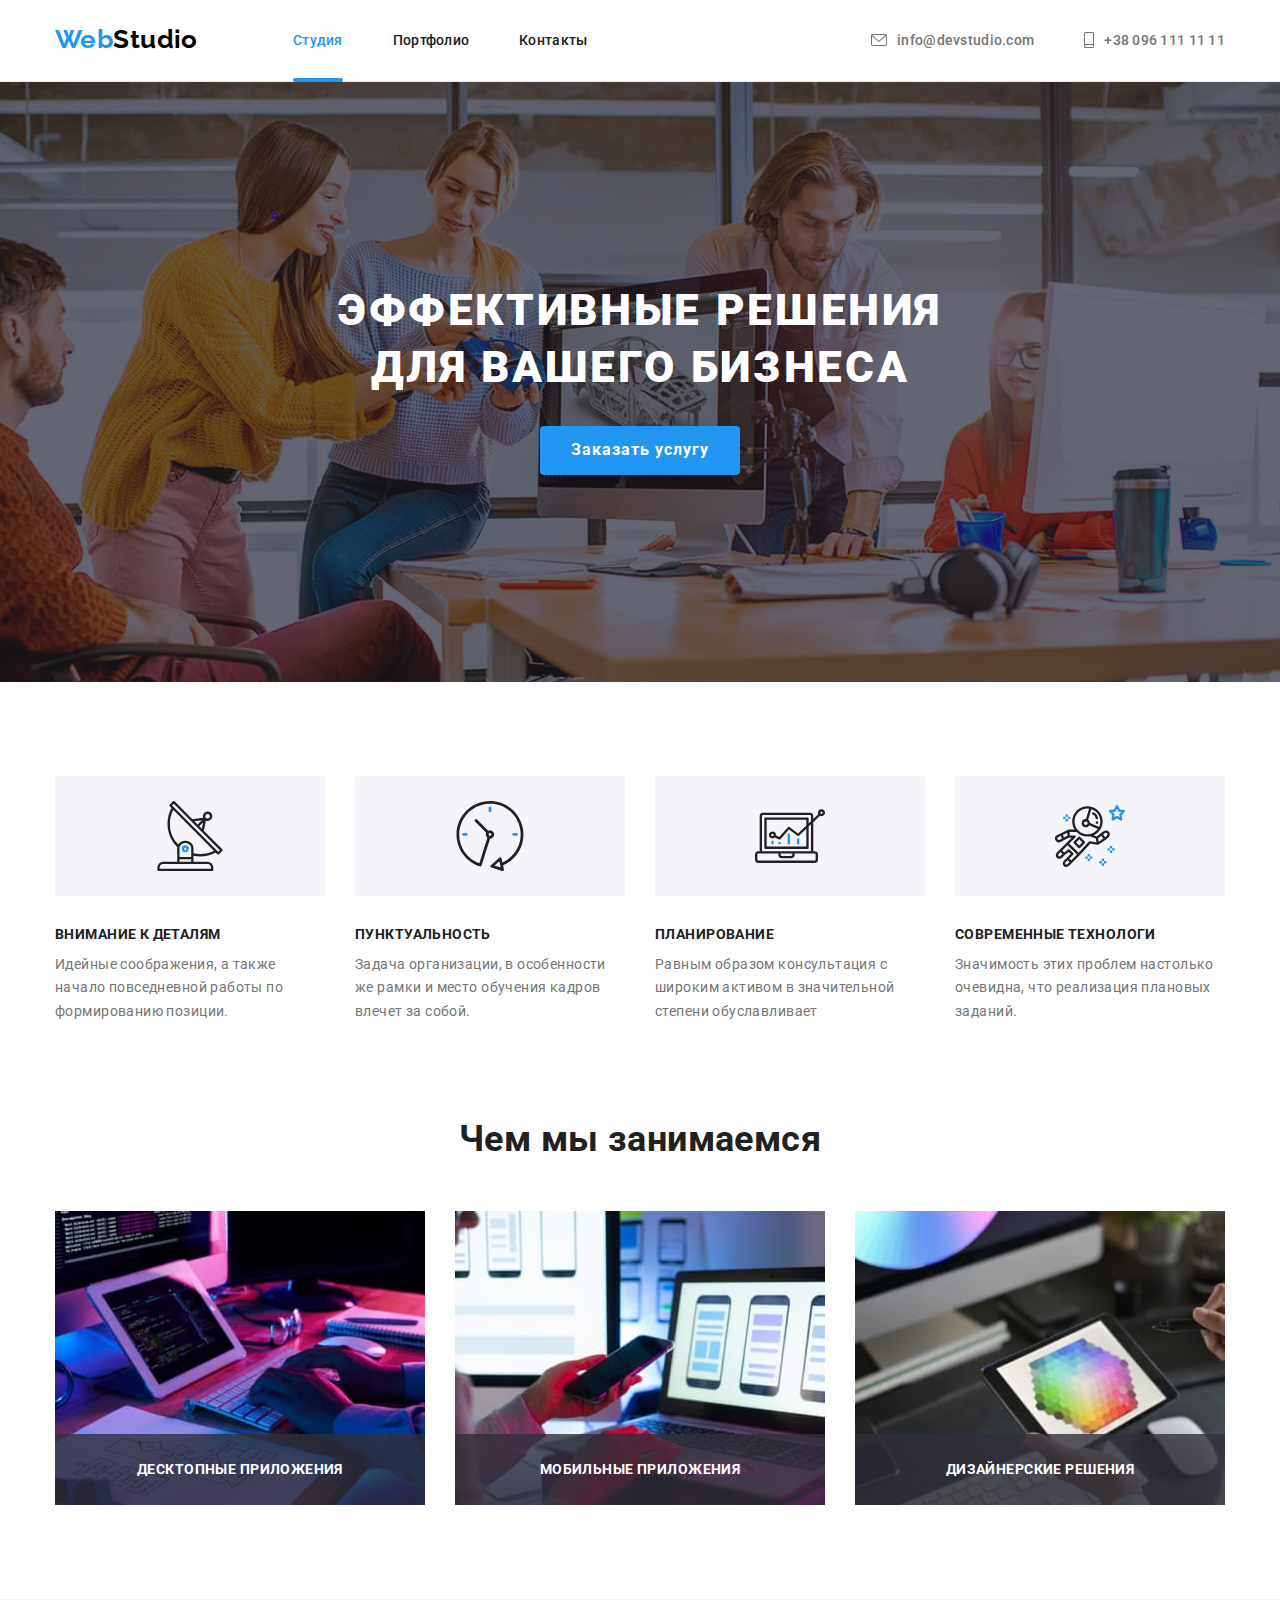
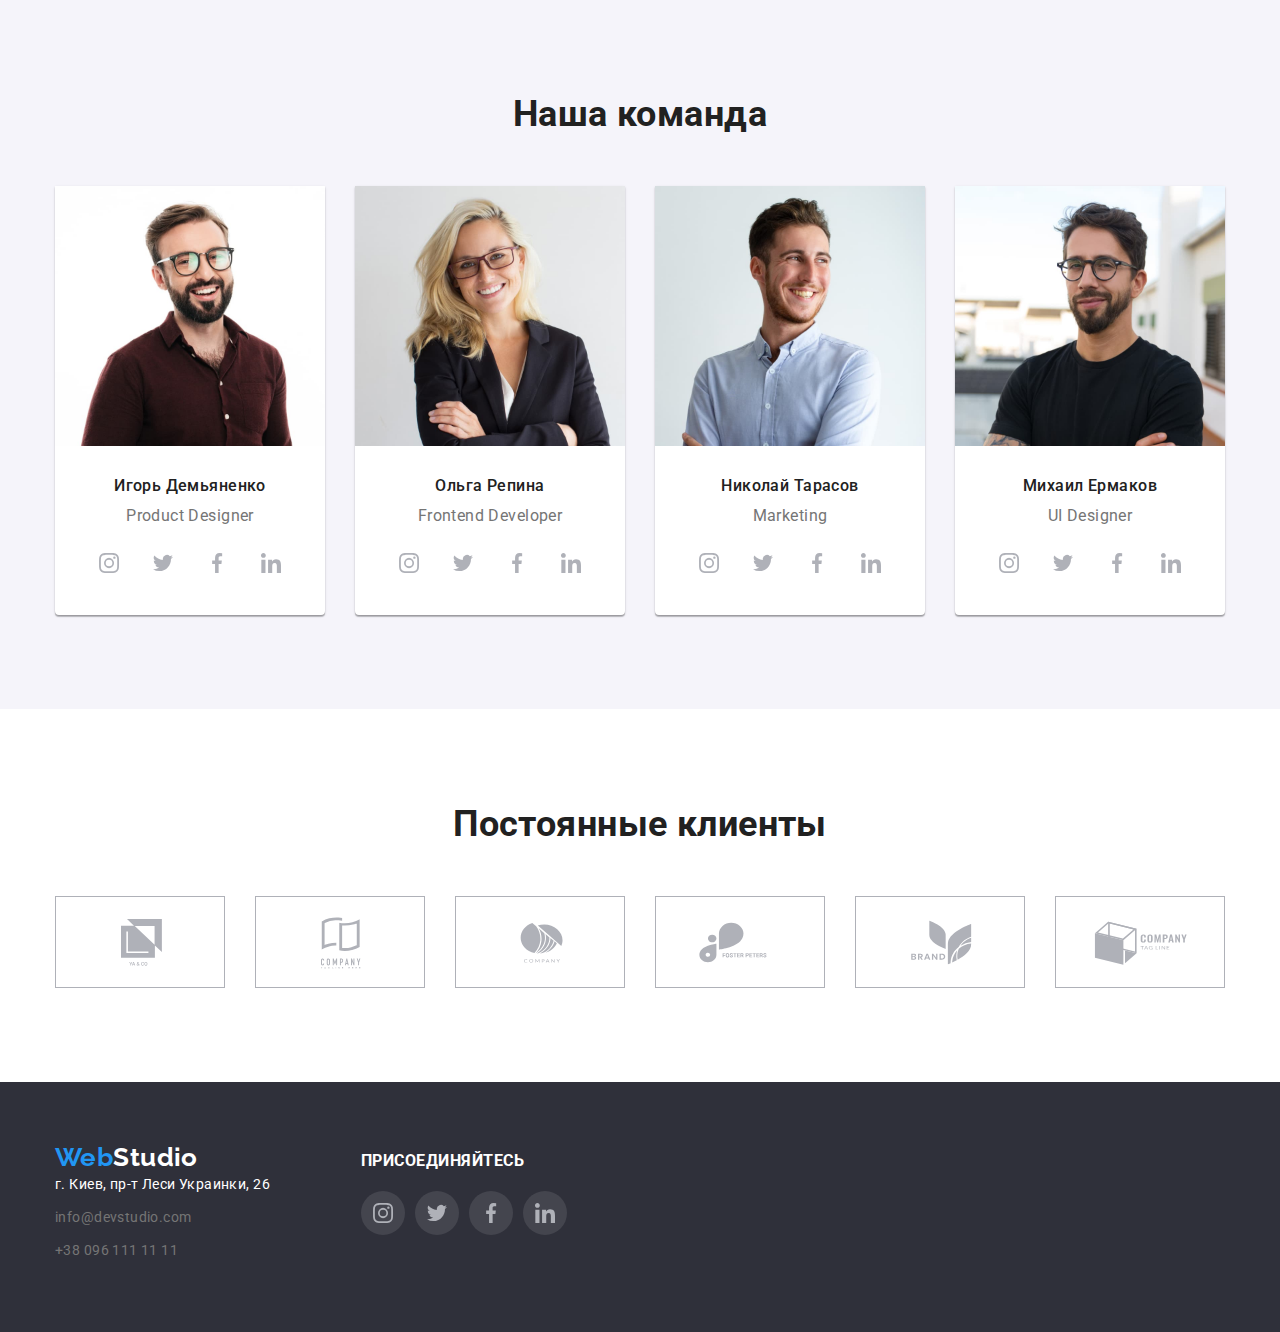
==== index.html @ 28e2c314 "Create index.html" ====
<!DOCTYPE html>
<html lang="ru">
  <head>
    <meta charset="UTF-8" />
    <meta http-equiv="X-UA-Compatible" content="IE=edge" />
    <meta name="viewport" content="width=device-width, initial-scale=1.0" />
    <title>Студия</title>
    <link rel="preconnect" href="https://fonts.gstatic.com" />
    <link
      href="https://fonts.googleapis.com/css2?family=Raleway:wght@700&family=Roboto:wght@400;500;700;900&display=swap"
      rel="stylesheet"
    />
    <link
      rel="stylesheet"
      href="https://cdnjs.cloudflare.com/ajax/libs/modern-normalize/1.0.0/modern-normalize.min.css"
    />
    <link rel="stylesheet" href="./css/styles.css" />
  </head>
  <body>
    <header class="header">
      <div class="container page-header">
        <a href="./index.html" class="logo"
          >Web<span class="span-header">Studio</span></a
        >
        <nav>
          <ul class="list anchor">
            <li class="anchor-item">
              <a href="./index.html" class="nav-link active">Студия</a>
            </li>
            <li class="anchor-item">
              <a href="./portfolio.html" class="nav-link">Портфолио</a>
            </li>
            <li class="anchor-item">
              <a href="#" class="nav-link">Контакты</a>
            </li>
          </ul>
        </nav>
        <ul class="list mailtel">
          <li class="mailtel-item">
            <a href="mailto:info@devstudio.com" class="contact-link">
              <svg class="mail-icon" width="16" height="12">
                <use href="./images/sprite.svg#icon-envelope"></use>
              </svg>
              info@devstudio.com
            </a>
          </li>
          <li class="mailtel-item">
            <a href="tel:+380961111111" class="contact-link">
              <svg class="tel-icon" width="10" height="16">
                <use href="./images/sprite.svg#icon-smartphone"></use>
              </svg>
              +38 096 111 11 11</a
            >
          </li>
        </ul>
      </div>
    </header>
    <main>
      <!--hero-box-->
      <section class="section hero">
        <div class="container background-hero">
          <h1 class="hero-title">Эффективные решения для вашего бизнеса</h1>
          <button type="button" data-modal-open class="hero-button">Заказать услугу</button>
        </div>
      </section>
      <!--section-feature-->
      <section class="section-feature section">
        <!--<h2>Особенности</h2>-->
        <ul class="container feat-cont list">
          <li class="group-feature">
            <div class="feature-icon">
              <svg class="feature-icon-item" width="70" height="70">
                <use href="./images/sprite.svg#icon-antenna"></use>
              </svg>
            </div>
            <h3 class="feature-title">Внимание к деталям</h3>
            <p class="feature-text">
              Идейные соображения, а также начало повседневной работы по
              формированию позиции.
            </p>
          </li>
          <li class="group-feature">
            <div class="feature-icon">
              <svg class="feature-icon-item" width="70" height="70">
                <use href="./images/sprite.svg#icon-clock"></use>
              </svg>
            </div>
            <h3 class="feature-title">Пунктуальность</h3>
            <p class="feature-text">
              Задача организации, в особенности же рамки и место обучения кадров
              влечет за собой.
            </p>
          </li>
          <li class="group-feature">
            <div class="feature-icon">
              <svg class="feature-icon-item" width="70" height="70">
                <use href="./images/sprite.svg#icon-diagram"></use>
              </svg>
            </div>
            <h3 class="feature-title">Планирование</h3>
            <p class="feature-text">
              Равным образом консультация с широким активом в значительной
              степени обуславливает
            </p>
          </li>
          <li class="group-feature">
            <div class="feature-icon">
              <svg class="feature-icon-item" width="70" height="70">
                <use href="./images/sprite.svg#icon-astronaut"></use>
              </svg>
            </div>
            <h3 class="feature-title">Современные технологи</h3>
            <p class="feature-text">
              Значимость этих проблем настолько очевидна, что реализация
              плановых заданий.
            </p>
          </li>
        </ul>
      </section>
      <!--section-work-->
      <section class="section">
        <div class="container">
          <h2 class="title">Чем мы занимаемся</h2>
          <ul class="list our-work">
            <li>
              <div class="example">
              <img
                src="./images/about/we-can-do1.jpg"
                alt="Создание десктопных приложений"
                width="370"
              />
              <h3 class="text-work">Десктопные приложения</h3>
              </div>
            </li>
            <li>
              <div class="example">
              <img
                src="./images/about/we-can-do2.jpg"
                alt="Создание мобильных приложений"
                width="370"
              />
              <h3 class="text-work">Мобильные приложения</h3>
              </div>
            </li>
            <li>
              <div class="example">
              <img
                src="./images/about/we-can-do3.jpg"
                alt="Создание приложений для планшетов"
                width="370"
              />
              <h3 class="text-work">Дизайнерские решения</h3>
              </div>
            </li>
          </ul>
        </div>
      </section>
      <!--section-member-->
      <section class="section-member section">
        <div class="container">
          <h2 class="title">Наша команда</h2>
          <ul class="list members">
            <li class="cards">
              <img class="photo-team"
                src="./images/team/memb1.jpg"
                alt="фото мужчины из команды разработчиков"
                width="270"
              />
              <h3 class="member-name">Игорь Демьяненко</h3>
              <p class="member-role">Product Designer</p>
              <div class="social">
                <ul class="list social-list">
                  <li class="social-list-item">
                    <a href="#" class="social-list-link">
                      <svg class="social-list-icon" width="44" height="44">
                        <use href="./images/sprite.svg#icon-insta"></use>
                      </svg>
                    </a>
                  </li>
                  <li class="social-list-item">
                    <a href="#" class="social-list-link">
                      <svg class="social-list-icon" width="44" height="44">
                        <use href="./images/sprite.svg#icon-twit"></use>
                      </svg>
                    </a>
                  </li>
                  <li class="social-list-item">
                    <a href="#" class="social-list-link">
                      <svg class="social-list-icon" width="44" height="44">
                        <use href="./images/sprite.svg#icon-facebook"></use>
                      </svg>
                    </a>
                  </li>
                  <li class="social-list-item">
                    <a href="#" class="social-list-link">
                      <svg class="social-list-icon" width="44" height="44">
                        <use href="./images/sprite.svg#icon-linkedin"></use>
                      </svg>
                    </a>
                  </li>
                </ul>
              </div>
            </li>
            <li class="cards">
              <img class="photo-team"
                src="./images/team/memb2.jpg"
                alt="фото женщины из команды разработчиков"
                width="270"
              />
              <h3 class="member-name">Ольга Репина</h3>
              <p class="member-role">Frontend Developer</p>
              <div class="social">
                <ul class="list social-list">
                  <li class="social-list-item">
                    <a href="#" class="social-list-link">
                      <svg class="social-list-icon" width="44" height="44">
                        <use href="./images/sprite.svg#icon-insta"></use>
                      </svg>
                    </a>
                  </li>
                  <li class="social-list-item">
                    <a href="#" class="social-list-link">
                      <svg class="social-list-icon" width="44" height="44">
                        <use href="./images/sprite.svg#icon-twit"></use>
                      </svg>
                    </a>
                  </li>
                  <li class="social-list-item">
                    <a href="#" class="social-list-link">
                      <svg class="social-list-icon" width="44" height="44">
                        <use href="./images/sprite.svg#icon-facebook"></use>
                      </svg>
                    </a>
                  </li>
                  <li class="social-list-item">
                    <a href="#" class="social-list-link">
                      <svg class="social-list-icon" width="44" height="44">
                        <use href="./images/sprite.svg#icon-linkedin"></use>
                      </svg>
                    </a>
                  </li>
                </ul>
              </div>
            </li>
            <li class="cards">
              <img class="photo-team"
                src="./images/team/memb3.jpg"
                alt="фото мужчины из команды разработчиков"
                width="270"
              />
              <h3 class="member-name">Николай Тарасов</h3>
              <p class="member-role">Marketing</p>
              <div class="social">
                <ul class="list social-list">
                  <li class="social-list-item">
                    <a href="#" class="social-list-link">
                      <svg class="social-list-icon" width="44" height="44">
                        <use href="./images/sprite.svg#icon-insta"></use>
                      </svg>
                    </a>
                  </li>
                  <li class="social-list-item">
                    <a href="#" class="social-list-link">
                      <svg class="social-list-icon" width="44" height="44">
                        <use href="./images/sprite.svg#icon-twit"></use>
                      </svg>
                    </a>
                  </li>
                  <li class="social-list-item">
                    <a href="#" class="social-list-link">
                      <svg class="social-list-icon" width="44" height="44">
                        <use href="./images/sprite.svg#icon-facebook"></use>
                      </svg>
                    </a>
                  </li>
                  <li class="social-list-item">
                    <a href="#" class="social-list-link">
                      <svg class="social-list-icon" width="44" height="44">
                        <use href="./images/sprite.svg#icon-linkedin"></use>
                      </svg>
                    </a>
                  </li>
                </ul>
              </div>
            </li>
            <li class="cards">
              <img class="photo-team"
                src="./images/team/memb4.jpg"
                alt="фото мужчины из команды разработчиков"
                width="270"
              />
              <h3 class="member-name">Михаил Ермаков</h3>
              <p class="member-role">UI Designer</p>
              <div class="social">
                <ul class="list social-list">
                  <li class="social-list-item">
                    <a href="#" class="social-list-link">
                      <svg class="social-list-icon" width="44" height="44">
                        <use href="./images/sprite.svg#icon-insta"></use>
                      </svg>
                    </a>
                  </li>
                  <li class="social-list-item">
                    <a href="#" class="social-list-link">
                      <svg class="social-list-icon" width="44" height="44">
                        <use href="./images/sprite.svg#icon-twit"></use>
                      </svg>
                    </a>
                  </li>
                  <li class="social-list-item">
                    <a href="#" class="social-list-link">
                      <svg class="social-list-icon" width="44" height="44">
                        <use href="./images/sprite.svg#icon-facebook"></use>
                      </svg>
                    </a>
                  </li>
                  <li class="social-list-item">
                    <a href="#" class="social-list-link">
                      <svg class="social-list-icon" width="44" height="44">
                        <use href="./images/sprite.svg#icon-linkedin"></use>
                      </svg>
                    </a>
                  </li>
                </ul>
              </div>
            </li>
          </ul>
        </div>
      </section>
      <!--Clients-->
      <section class="section">
        <div class="container">
          <h2 class="title">Постоянные клиенты</h2>
          <ul class="list clients">
            <li class="clients-icon">
              <div>
                <a href="#" class="clients-link">
                  <svg class="clients-svg" width="41" height="47">
                    <use href="./images/sprite.svg#icon-group1"></use>
                  </svg>
                </a>
              </div>
            </li>
            <li class="clients-icon">
              <div>
                <a href="#" class="clients-link">
                  <svg class="clients-svg" width="40" height="52">
                    <use href="./images/sprite.svg#icon-group2"></use>
                  </svg>
                </a>
              </div>
            </li>
            <li class="clients-icon">
              <div>
                <a href="#" class="clients-link">
                  <svg class="clients-svg" width="43" height="41">
                    <use href="./images/sprite.svg#icon-group3"></use>
                  </svg>
                </a>
              </div>
            </li>
            <li class="clients-icon">
              <div>
                <a href="#" class="clients-link">
                  <svg class="clients-svg" width="84" height="41">
                    <use href="./images/sprite.svg#icon-group4"></use>
                  </svg>
                </a>
              </div>
            </li>
            <li class="clients-icon">
              <div>
                <a href="#" class="clients-link">
                  <svg class="clients-svg" width="63" height="45">
                    <use href="./images/sprite.svg#icon-group5"></use>
                  </svg>
                </a>
              </div>
            </li>
            <li class="clients-icon">
              <div>
                <a href="#" class="clients-link">
                  <svg class="clients-svg" width="94" height="44">
                    <use href="./images/sprite.svg#icon-group6"></use>
                  </svg>
                </a>
              </div>
            </li>
          </ul>
        </div>
      </section>
    </main>
    <!--footer-->
    <footer class="footer">
      <div class="container footer-container">
        <div class="">
          <a href="./index.html" class="logo logo-footer"
            >Web<span class="span-footer">Studio</span></a
          >
          <address class="address">
            <p class="addr">г. Киев, пр-т Леси Украинки, 26</p>
            <ul class="list">
              <li class="foot-li">
                <a href="mailto:info@devstudio.com" class="footer-contact"
                  >info@devstudio.com</a
                >
              </li>
              <li class="foot-li">
                <a href="tel:+380961111111" class="footer-contact"
                  >+38 096 111 11 11</a
                >
              </li>
            </ul>
          </address>
        </div>
        <div class="social-footer">
          <h3 class="footer-social-title">Присоединяйтесь</h3>
          <ul class="list social-list">
            <li class="social-list-item">
              <a href="#" class="social-list-link social-list-link-foot">
                <svg class="social-list-icon" width="44" height="44">
                  <use href="./images/sprite.svg#icon-insta"></use>
                </svg>
              </a>
            </li>
            <li class="social-list-item">
              <a href="#" class="social-list-link social-list-link-foot">
                <svg class="social-list-icon" width="44" height="44">
                  <use href="./images/sprite.svg#icon-twit"></use>
                </svg>
              </a>
            </li>
            <li class="social-list-item">
              <a href="#" class="social-list-link social-list-link-foot">
                <svg class="social-list-icon" width="44" height="44">
                  <use href="./images/sprite.svg#icon-facebook"></use>
                </svg>
              </a>
            </li>
            <li class="social-list-item">
              <a href="#" class="social-list-link social-list-link-foot">
                <svg class="social-list-icon" width="44" height="44">
                  <use href="./images/sprite.svg#icon-linkedin"></use>
                </svg>
              </a>
            </li>
          </ul>
        </div>
      </div>
    </footer>
    <!--Modal-window-->
    <div class="backdrop is-hidden" data-modal>
      <div class="modal">
        <button type="button" data-modal-close class="modal-close-butt">
          <svg class="close-button" width="17" height="17">
            <use href="./images/sprite.svg#icon-close"></use>
          </svg>
        </button>
      </div>
    </div>
    <script src="./js/modal.js"></script>
  </body>
</html>
---- css/styles.css ----
h1,
h2,
h3,
h4,
h5,
h6,
p {
  margin-top: 0;
  margin-bottom: 0;
}
ul,
ol {
  margin-top: 0;
  margin-bottom: 0;
  padding-left: 0;
}
img {
  display: block;
}

:root {
  --main-text-color: #757575;
  --title-text-color: #212121;
  --accent-text-color: #2196f3;
  --hero-footer-color: #2f303a;
  --main-background: #ffffff;
  --section-background: #f5f4fa;
  --button-hover: #188ce8;
  --span-header: #000000;
  --fill-icon: #afb1b8;
}

body {
  font-family: "Roboto", "Raleway", sans-serif;
  color: var(--main-text-color);
  line-height: 1.2;
  font-size: 14px;
  letter-spacing: 0.03em;
}
.container {
  width: 1200px;
  margin: 0 auto;
  padding: 0 15px;
}
.section {
  padding-top: 94px;
  padding-bottom: 94px;
}

/*header box*/
.header {
  border-bottom: 1px solid #ececec;
}
.anchor,
.mailtel {
  display: flex;
  padding-top: 32px;
  padding-bottom: 32px;
}
.page-header {
  display: flex;
  justify-content: space-between;
  align-items: center;
  background-color: var(--main-background);
}
.logo {
  width: 145px;
  font-family: "Raleway";
  font-weight: 700;
  font-size: 26px;
  color: var(--accent-text-color);
  margin: 24px 93px 25px 0px;
}
.anchor-item:not(:last-child) {
  margin-right: 50px;
}
.mailtel {
  margin-left: auto;
}
.mailtel-item {
  display: flex;
  align-items: center;
}
.mailtel-item:not(:last-child) {
  margin-right: 50px;
}
.mail-icon,
.tel-icon {
  margin-right: 10px;
  fill: currentColor;
}

.nav-link {
  color: var(--title-text-color);
  font-weight: 500;
  letter-spacing: 0.02em;
  transition: color 250ms cubic-bezier(0.4, 0, 0.2, 1);
}
.contact-link {
  display: flex;
  color: inherit;
  font-weight: 500;
  align-items: center;
  letter-spacing: 0.02em;
  transition: color 250ms cubic-bezier(0.4, 0, 0.2, 1);
}
.nav-link:hover,
.contact-link:hover,
.nav-link:focus,
.contact-link:focus,
.footer-contact:hover,
.footer-contact:focus {
  color: var(--accent-text-color);
}
.active {
  color: var(--accent-text-color);
  position: relative;
}
.active::after {
  position: absolute;
  content: "";
  width: 100%;
  height: 4px;
  top: 46px;
  left: 0;
  background: var(--accent-text-color);
  border-radius: 2px;
}
.logo,
.nav-link,
.contact-link,
.footer-contact {
  text-decoration: none;
}
.list {
  list-style: none;
}
.span-header {
  color: var(--span-header);
}
/*hero-box*/
.hero {
  max-width: 1600px;
  height: 600px;
  margin-left: auto;
  margin-right: auto;
  padding-top: 200px;
  padding-bottom: 200px;
  background-position: center;
  background-repeat: no-repeat;
  background-size: cover;
  background-color: #c4c4c4;
  background-image: linear-gradient(
      to right,
      rgba(47, 48, 58, 0.4),
      rgba(47, 48, 58, 0.4)
    ),
    url("../images/hero/Img.jpg");
}

.hero-title {
  color: var(--main-background);
  text-align: center;
  text-transform: uppercase;
  font-size: 44px;
  line-height: 1.3;
  font-weight: 900;
  letter-spacing: 0.06em;
  margin: 0 auto 30px auto;
  width: 696px;
}

.hero-button {
  color: var(--main-background);
  background-color: var(--accent-text-color);
  font-size: 16px;
  font-weight: 700;
  line-height: 1.8;
  text-align: center;
  padding: 10px 0;
  cursor: pointer;
  letter-spacing: 0.06em;
  width: 200px;
  border-style: none;
  box-shadow: 0px 4px 4px rgba(0, 0, 0, 0.15);
  border-radius: 4px;
  margin: auto;
  display: block;
  transition: background-color 250ms cubic-bezier(0.4, 0, 0.2, 1);
}
.hero-button:hover {
  background-color: var(--button-hover);
}

/*section-feature*/
.feat-cont {
  display: flex;
}
.feature-icon {
  display: flex;
  padding: 25px 100px;
  margin-bottom: 30px;
  background-color: var(--section-background);
  border-radius: 4px;
}
.group-feature:not(:last-child) {
  margin-right: 30px;
}
.group-feature {
  width: 270px;
}
.feature-title {
  font-size: inherit;
  text-transform: uppercase;
  color: var(--title-text-color);
  margin-bottom: 10px;
}
.feature-text {
  line-height: 1.7;
}
.feature-icon-item {
  margin: auto;
}
.section-feature {
  padding-bottom: 0;
}
/*section-work*/
.title {
  color: var(--title-text-color);
  font-weight: 700;
  font-size: 36px;
  text-align: center;
  margin-bottom: 50px;
}
.our-work {
  display: flex;
  justify-content: space-between;
  
}
.example {
  position: relative;
  display: block;
  max-width: 100%;
  height: auto;
}
.example > .text-work {
width: 370px;
font-weight: 700;
font-size: 14px;
text-align: center;
letter-spacing: 0.03em;
text-transform: uppercase;
position: absolute;
color: var(--main-background);
bottom: 0;
left: 0;
padding-top: 27px;
padding-bottom: 27px;
background: rgba(47, 48, 58, 0.8);
}

/*section-member*/
.section-member {
  background-color: var(--section-background);
}
.members {
  display: flex;
  justify-content: space-between;
}
.cards {
  background-color: var(--main-background);
  border-radius: 0px 0px 4px 4px;
  box-shadow: 0px 1px 3px rgba(0, 0, 0, 0.12), 0px 1px 1px rgba(0, 0, 0, 0.14),
    0px 2px 1px rgba(0, 0, 0, 0.2);
  padding-bottom: 30px;
}
.photo-team {
  margin-bottom: 30px;
}
.member-name {
  color: var(--title-text-color);
  font-weight: 500;
  margin-bottom: 10px;
}
.member-role {
   margin-bottom: 16px;
}
.member-name,
.member-role {
  font-size: 16px;
  text-align: center;
}
.social {
  width: 270px;
}
.social-list {
  display: flex;
  justify-content: space-between;
  align-items: center;
  width: 206px;
  height: 44px;
  margin: 0 auto;
}
.social-list-icon {
  fill: var(--fill-icon);
  transition: fill 250ms cubic-bezier(0.4, 0, 0.2, 1);
}
.social-list-link {
  display: flex;
  justify-content: space-between;
  align-items: center;
  background-color: var(--main-background);
  width: 44px;
  height: 44px;
  border-radius: 50%;
  transition: background-color 250ms cubic-bezier(0.4, 0, 0.2, 1);
}
.social-list-link:hover,
.social-list-link:focus {
  background-color: var(--accent-text-color);
  
}
.social-list-link:hover .social-list-icon,
.social-list-link:focus .social-list-icon {
  fill: var(--main-background);
  
}
/*Clients*/
.clients {
  display: flex;
  justify-content: space-between;
}
.clients-icon {
  width: 170px;
  height: 92px;
  border: 1px solid var(--fill-icon);
  padding: 16px 32px;
  transition: border-color 250ms cubic-bezier(0.4, 0, 0.2, 1);
}
.clients-link {
  display: flex;
  width: 106px;
  height: 60px;
  justify-content: center;
  align-items: center;
}
.clients-svg {
   fill: var(--fill-icon);
   transition: fill 250ms cubic-bezier(0.4, 0, 0.2, 1);
}
.clients-icon:hover .clients-svg,
.clients-icon:focus .clients-svg {
  fill: var(--accent-text-color);
}
.clients-icon:hover,
.clients-icon:focus {
  border-color: var(--accent-text-color);
}
/*footer*/
.footer-container {
  display: flex;
  padding-top: 60px;
  padding-bottom: 60px;
  align-items: baseline;
}
.logo-footer {
  margin-bottom: 20px;
}
.footer {
  background-color: var(--hero-footer-color);
}
.social-footer {
  display: block;
  width: 206px;
  flex-direction: column;
  margin-left: 70px;
}
.footer-social-title {
  font-weight: 700;
  letter-spacing: 0.03em;
  text-transform: uppercase;
  color: var(--main-background);
  margin-bottom: 20px;
}
.footer-contact {
  font-style: normal;
  line-height: 1.7;
  color: inherit;
  transition: color 250ms cubic-bezier(0.4, 0, 0.2, 1);
}
.foot-li {
  margin-bottom: 9px;
}
.addres {
  display: flex;
  margin-top: 20px;
  margin-bottom: 60px;
  width: 231px;
}
.addr {
  font-style: normal;
  color: var(--main-background);
  line-height: 1.7;
  margin-bottom: 9px;
}
.span-footer {
  color: var(--main-background);
}
.social-list-link-foot {
  background-color: rgba(255, 255, 255, 0.1);
}

/*portfolio-page*/
.filter {
  display: flex;
  justify-content: center;
  margin-bottom: 16px;
}
.btn-filter {
  background-color: var(--section-background);
  color: var(--title-text-color);
  font-weight: 500;
  text-align: center;
  line-height: 1.6;
  cursor: pointer;
  border-style: none;
  padding: 6px 22px 6px 22px;
  border-radius: 4px;
  transition-property: background-color, color, box-shadow;
  transition-duration: 250ms;
  transition-timing-function: cubic-bezier(0.4, 0, 0.2, 1);
}
.btn-filter:hover,
.btn-filter:focus {
  background-color: var(--accent-text-color);
  color: var(--main-background);
  box-shadow: 0px 3px 1px rgba(0, 0, 0, 0.1), 0px 1px 2px rgba(0, 0, 0, 0.08),
    0px 2px 2px rgba(0, 0, 0, 0.12);
  }
.li-button:not(:last-child) {
  margin-right: 8px;
}
.portfolio-title {
  font-weight: 700;
  font-size: 18px;
  line-height: 2;
  color: var(--title-text-color);
  letter-spacing: 0.06em;
}
.project-type {
  font-size: 16px;
  line-height: 1.8;
}
.portfolio-card {
  display: flex;
  flex-wrap: wrap;
  margin-left: -30px;
}
.portfolio-card > li {
  margin-left: 30px;
  margin-top: 30px;
  flex-basis: calc((100% - 90px) / 3);
}
.card-overlay {
  position: relative;
  overflow: hidden;
}
.overlay {
  position: absolute;
  height: 100%;
  width: 100%;
  top: 0;
  left: 0;
  padding: 61px 22px;
  font-size: 18px;
  line-height: 1.56;
  letter-spacing: 0.03em;
  color: var(--main-background);
  background-color: rgba(33, 150, 243, 0.9);;
  transform: translatey(100%);
  transition: transform 250ms linear;
  overflow: auto;
}

.text-card {
  border-right: 1px solid #eeeeee;
  border-bottom: 1px solid #eeeeee;
  border-left: 1px solid #eeeeee;
  padding-left: 24px;
  padding-bottom: 20px;
  padding-top: 20px;
}
.card-item {
  transition: box-shadow 250ms cubic-bezier(0.4, 0, 0.2, 1);
}
.card-item:hover,
.card-item:focus {
  box-shadow: 0px 1px 1px rgba(0, 0, 0, 0.12), 0px 4px 4px rgba(0, 0, 0, 0.06),
    1px 4px 6px rgba(0, 0, 0, 0.16);
    
}
.card-item:hover .overlay,
.card-item:focus .overlay {
  transform: translatey(0);
}
/*modal-window*/
.backdrop {
  position: fixed;
  width: 100%;
  height: 100%;
  top: 0;
  left: 0;
  background-color: rgba(0, 0, 0, 0.2);
  z-index: 100;
  transition: opacity 250ms linear, visibility 250ms linear;
}
.modal {
  position: absolute;
  top: 50%;
  left: 50%;
  transform: translate(-50%, -50%);
  width: 528px;
  height: 580px;
  border-color: var(--main-background);
  background-color: var(--main-background);
}
.modal-close-butt {
  position: absolute;
  top: 8px;
  right: 8px;
  width: 30px;
  height: 30px;
  background-color: transparent;
  border: 1px solid rgba(0, 0, 0, 0.1);
  border-radius: 50%;
  padding: 6px 6px;
  fill: #000000;
  cursor: pointer;
}
.is-hidden {
  opacity: 0;
  visibility: hidden;
  pointer-events: none;
}
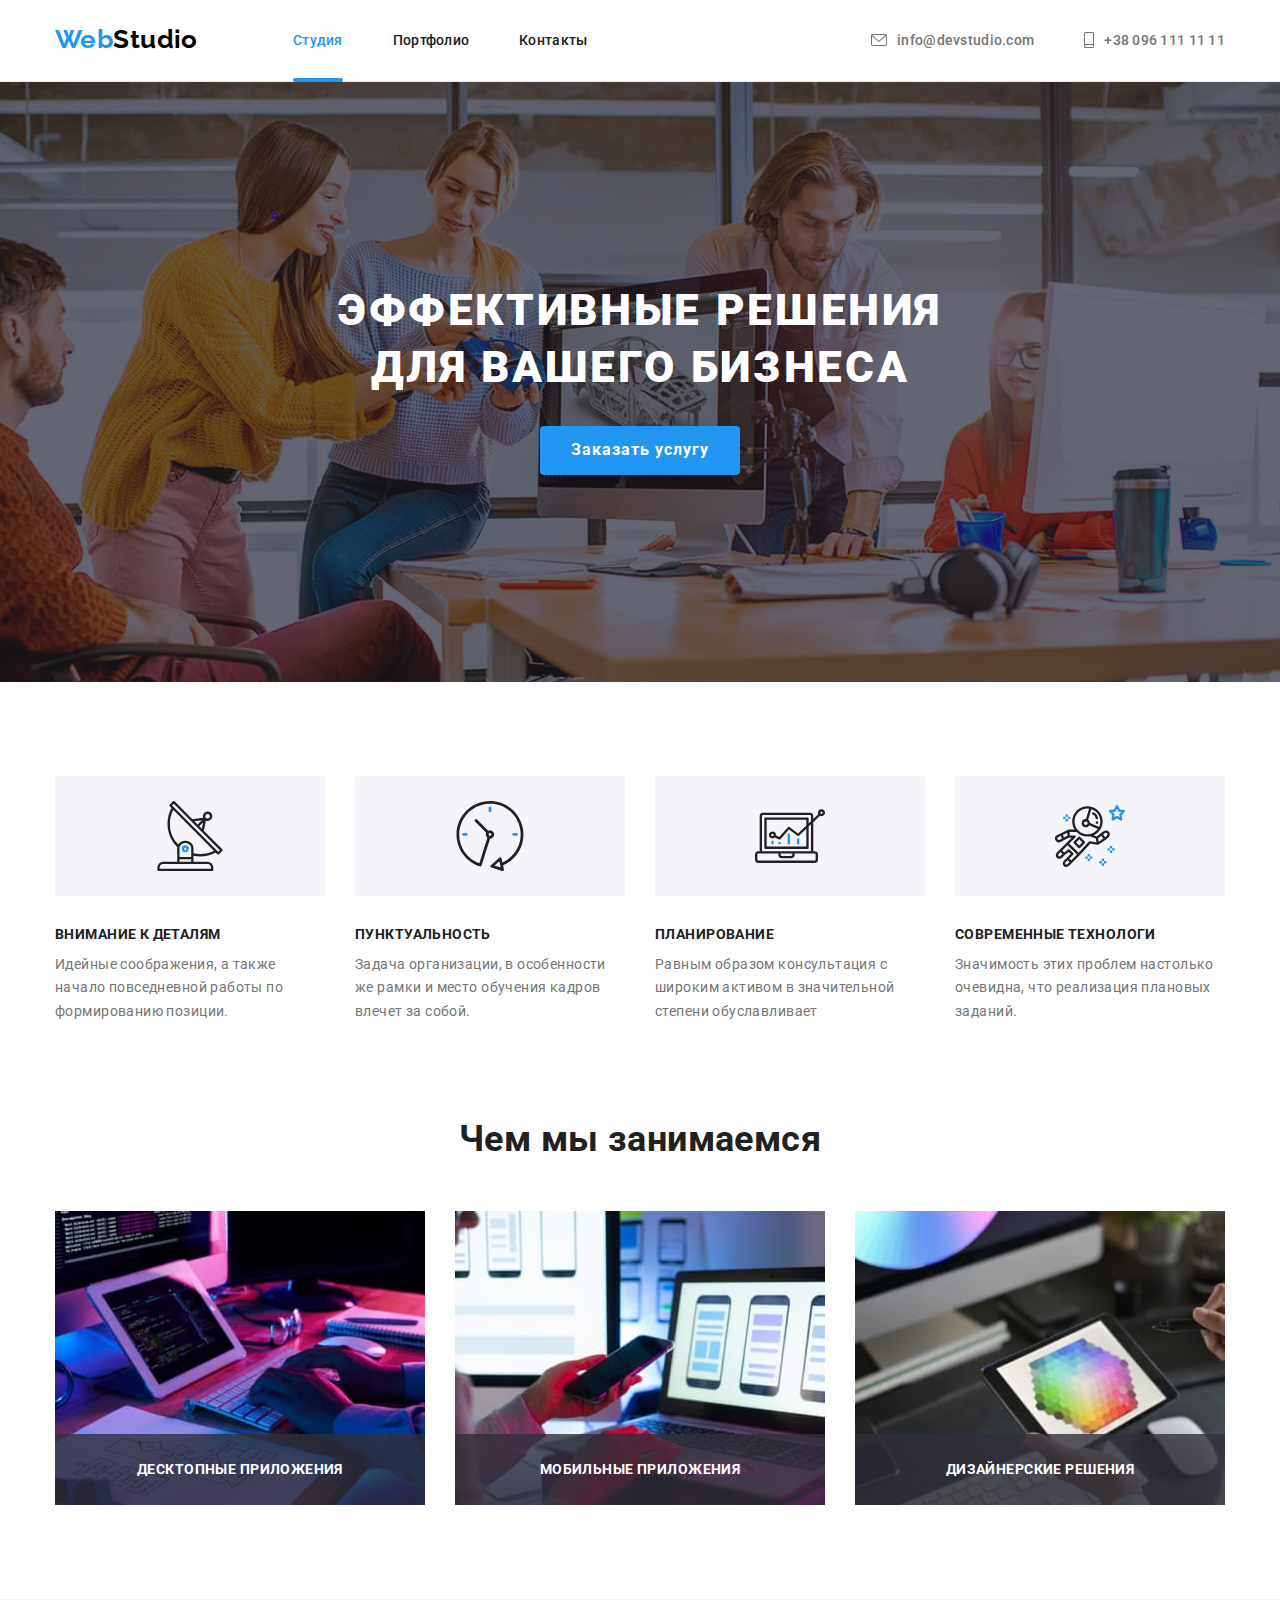
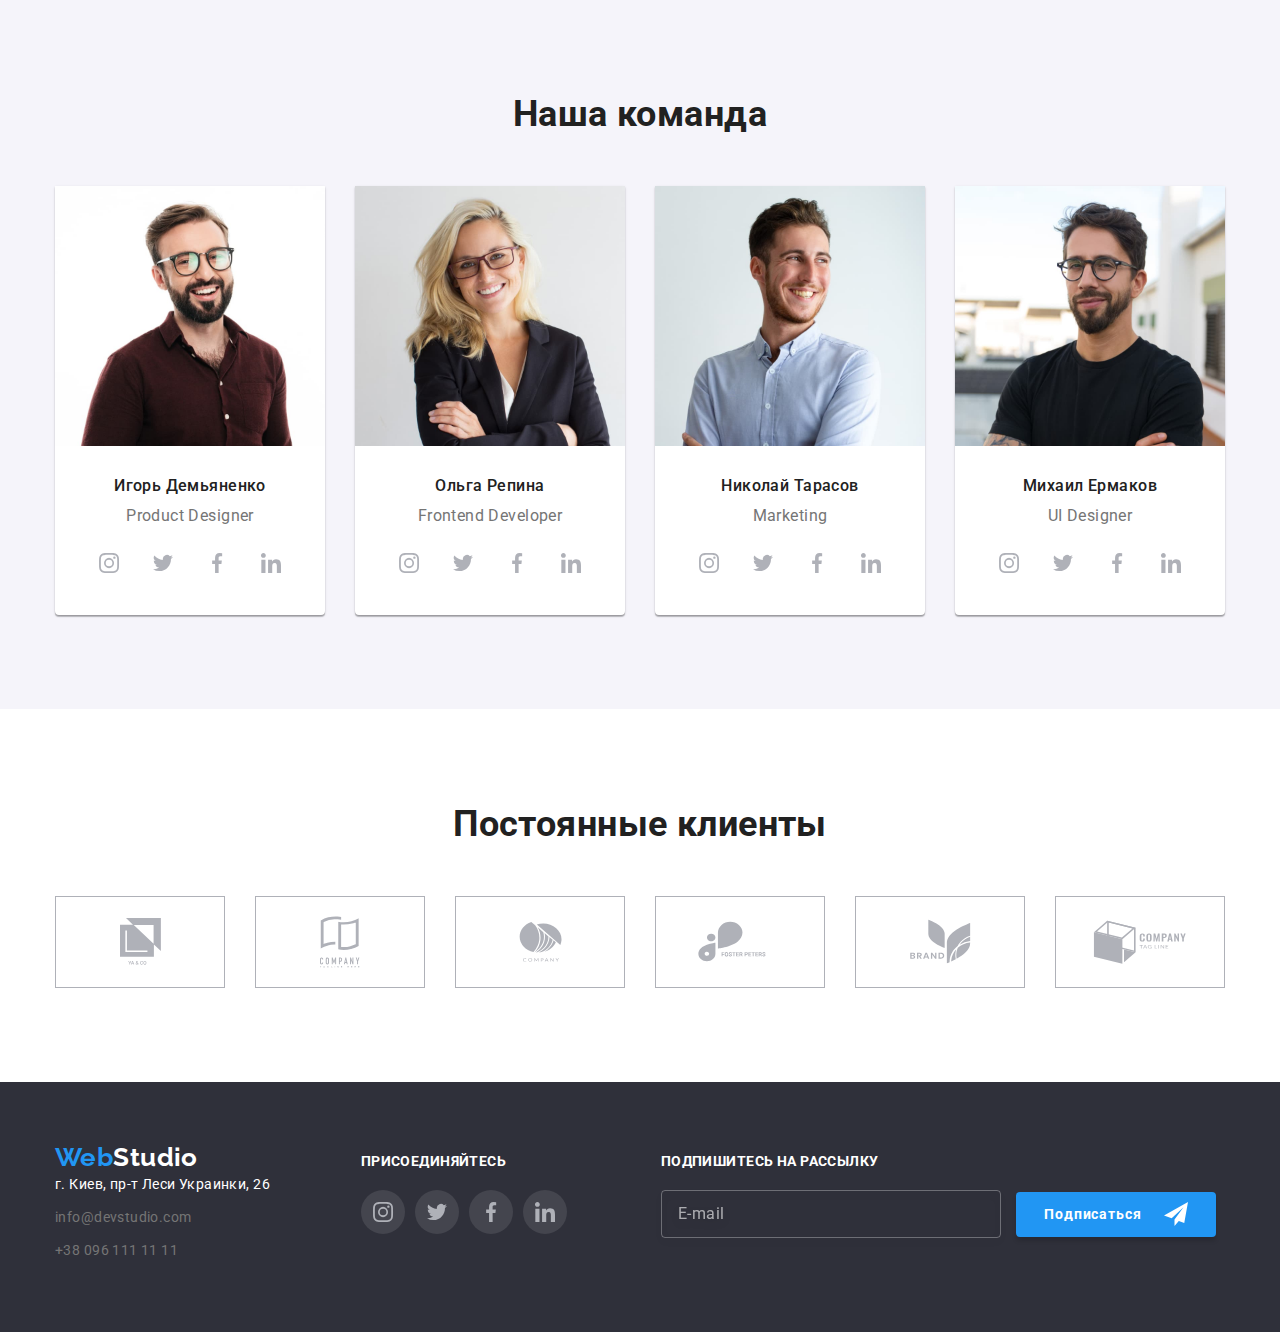
==== commit 57400d41: "Update index.html" ====
--- a/index.html
+++ b/index.html
@@ -332,7 +332,7 @@
         <div class="container">
           <h2 class="title">Постоянные клиенты</h2>
           <ul class="list clients">
-            <li class="clients-icon">
+            <li>
               <div>
                 <a href="#" class="clients-link">
                   <svg class="clients-svg" width="41" height="47">
@@ -341,7 +341,7 @@
                 </a>
               </div>
             </li>
-            <li class="clients-icon">
+            <li>
               <div>
                 <a href="#" class="clients-link">
                   <svg class="clients-svg" width="40" height="52">
@@ -350,7 +350,7 @@
                 </a>
               </div>
             </li>
-            <li class="clients-icon">
+            <li>
               <div>
                 <a href="#" class="clients-link">
                   <svg class="clients-svg" width="43" height="41">
@@ -359,7 +359,7 @@
                 </a>
               </div>
             </li>
-            <li class="clients-icon">
+            <li>
               <div>
                 <a href="#" class="clients-link">
                   <svg class="clients-svg" width="84" height="41">
@@ -368,7 +368,7 @@
                 </a>
               </div>
             </li>
-            <li class="clients-icon">
+            <li>
               <div>
                 <a href="#" class="clients-link">
                   <svg class="clients-svg" width="63" height="45">
@@ -377,7 +377,7 @@
                 </a>
               </div>
             </li>
-            <li class="clients-icon">
+            <li>
               <div>
                 <a href="#" class="clients-link">
                   <svg class="clients-svg" width="94" height="44">
@@ -446,16 +446,57 @@
             </li>
           </ul>
         </div>
+        <div class="form-footer">
+          <form class="form-subscription" name="subscription">
+            <p class="text-form-footer">Подпишитесь на рассылку</p>
+            <input type="email" class="email-form-footer" placeholder="E-mail">
+            <button type="submit" class="form-footer-btn">Подписаться
+              <svg class="submit-icon" width="24" height="24">
+                <use href="./images/sprite.svg#icon-send"></use>
+              </svg>
+            </button>
+          </form>
+        </div>
       </div>
     </footer>
     <!--Modal-window-->
     <div class="backdrop is-hidden" data-modal>
       <div class="modal">
         <button type="button" data-modal-close class="modal-close-butt">
-          <svg class="close-button" width="17" height="17">
+          <svg class="modal-close-icon" width="17" height="17">
             <use href="./images/sprite.svg#icon-close"></use>
           </svg>
         </button>
+        <form class="modal-form">
+          <p class="text-modal-form">Оставьте свои данные, мы вам перезвоним</p>
+          <label for="name">Имя</label>
+          <div class="for-name-icon">
+          <input type="text" id="name" class="modal-form-input" minlength="2" required >
+          <svg class="icon-form" width="18" height="18">
+            <use href="./images/sprite.svg#icon-person"></use>
+          </svg>
+        </div>
+        <label for="tel">Телефон</label>
+          <div class="for-tel-icon">
+          <input type="tel" id="tel" class="modal-form-input" pattern="[0-9]{3}-[0-9]{3}-[0-9]{2}-[0-9]{2}" title="099-111-11-11" required >
+          <svg class="icon-form" width="18" height="18">
+            <use href="./images/sprite.svg#icon-phone"></use>
+          </svg>
+        </div>
+        <label for="email">Почта</label>
+          <div class="for-email-icon">
+          <input type="email" id="email" class="modal-form-input" required>
+          <svg class="icon-form" width="18" height="18">
+            <use href="./images/sprite.svg#icon-email"></use>
+          </svg>
+          </div>
+          <label for="comments">Комментарий</label>
+          <textarea name="comments" id="comments" class="modal-form-comments" placeholder="Введите текст" ></textarea>
+          <input type="checkbox" id="user-agreement" class="form-user-agreement custom-checkbox" required>
+          <label for="user-agreement" class="checkbox-form-user-agreement">Соглашаюсь с рассылкой и принимаю<a href="#"> Условия договора</a>
+          </label>
+          <button type="submit" class="modal-form-btn">Отправить</button>
+          </form>
       </div>
     </div>
     <script src="./js/modal.js"></script>
--- a/css/styles.css
+++ b/css/styles.css
@@ -235,7 +235,6 @@
 .our-work {
   display: flex;
   justify-content: space-between;
-  
 }
 .example {
   position: relative;
@@ -244,19 +243,19 @@
   height: auto;
 }
 .example > .text-work {
-width: 370px;
-font-weight: 700;
-font-size: 14px;
-text-align: center;
-letter-spacing: 0.03em;
-text-transform: uppercase;
-position: absolute;
-color: var(--main-background);
-bottom: 0;
-left: 0;
-padding-top: 27px;
-padding-bottom: 27px;
-background: rgba(47, 48, 58, 0.8);
+  width: 370px;
+  font-weight: 700;
+  font-size: 14px;
+  text-align: center;
+  letter-spacing: 0.03em;
+  text-transform: uppercase;
+  position: absolute;
+  color: var(--main-background);
+  bottom: 0;
+  left: 0;
+  padding-top: 27px;
+  padding-bottom: 27px;
+  background: rgba(47, 48, 58, 0.8);
 }
 
 /*section-member*/
@@ -283,7 +282,7 @@
   margin-bottom: 10px;
 }
 .member-role {
-   margin-bottom: 16px;
+  margin-bottom: 16px;
 }
 .member-name,
 .member-role {
@@ -318,42 +317,36 @@
 .social-list-link:hover,
 .social-list-link:focus {
   background-color: var(--accent-text-color);
-  
 }
 .social-list-link:hover .social-list-icon,
 .social-list-link:focus .social-list-icon {
   fill: var(--main-background);
-  
 }
 /*Clients*/
 .clients {
   display: flex;
   justify-content: space-between;
 }
-.clients-icon {
+.clients-link {
+  display: flex;
   width: 170px;
   height: 92px;
   border: 1px solid var(--fill-icon);
   padding: 16px 32px;
   transition: border-color 250ms cubic-bezier(0.4, 0, 0.2, 1);
-}
-.clients-link {
-  display: flex;
-  width: 106px;
-  height: 60px;
   justify-content: center;
   align-items: center;
 }
 .clients-svg {
-   fill: var(--fill-icon);
-   transition: fill 250ms cubic-bezier(0.4, 0, 0.2, 1);
-}
-.clients-icon:hover .clients-svg,
-.clients-icon:focus .clients-svg {
+  fill: var(--fill-icon);
+  transition: fill 250ms cubic-bezier(0.4, 0, 0.2, 1);
+}
+.clients-link:hover .clients-svg,
+.clients-link:focus .clients-svg {
   fill: var(--accent-text-color);
 }
-.clients-icon:hover,
-.clients-icon:focus {
+.clients-link:hover,
+.clients-link:focus {
   border-color: var(--accent-text-color);
 }
 /*footer*/
@@ -377,6 +370,7 @@
 }
 .footer-social-title {
   font-weight: 700;
+  font-size: 14px;
   letter-spacing: 0.03em;
   text-transform: uppercase;
   color: var(--main-background);
@@ -409,7 +403,68 @@
 .social-list-link-foot {
   background-color: rgba(255, 255, 255, 0.1);
 }
-
+.form-footer {
+  width: 570px;
+  margin-left: 94px;
+}
+.text-form-footer {
+  text-transform: uppercase;
+  font-size: 14px;
+  line-height: 1.14;
+  letter-spacing: 0.03em;
+  font-weight: 700;
+  color: var(--main-background);
+  margin-bottom: 20px;
+ }
+.email-form-footer {
+  width: 340px;
+  padding: 15px 0 15px 16px;
+  border: 1px solid rgba(255, 255, 255, 0.3);
+  border-radius: 4px;
+  margin-right: 12px;
+  background-color:inherit;
+  color: var(--main-background);
+  filter: drop-shadow(0px 4px 4px rgba(0, 0, 0, 0.15));
+  outline: none;
+}
+.email-form-footer::placeholder {
+  color: rgba(255, 255, 255, 0.6);
+  font-family: "Roboto";
+  font-size: 16px;
+  line-height: 1.2;
+  letter-spacing: 0.03em;
+}
+.form-footer-btn {
+  text-align: left;
+  width: 200px;
+  font-family: "Roboto";
+  font-style: 16px;
+  line-height: 1.8;
+  font-weight: 700;
+  padding: 10px 28px;
+  letter-spacing: 0.06em;
+  position: relative;
+  background-color: var(--accent-text-color);
+  color: var(--main-background);
+  box-shadow: 0px 4px 4px rgba(0, 0, 0, 0.15);
+  border-radius: 4px;
+  transition: background-color 250ms cubic-bezier(0.4, 0, 0.2, 1);
+  border-style: none;
+}
+.form-footer-btn:hover,
+.form-footer-btn:focus {
+  background-color: var(--button-hover);
+  border-color: var(--button-hover);
+}
+
+
+.submit-icon {
+  position: absolute;
+  right: 28px;
+  top: 10px;
+  fill: var(--main-background);
+  
+}
 /*portfolio-page*/
 .filter {
   display: flex;
@@ -436,7 +491,7 @@
   color: var(--main-background);
   box-shadow: 0px 3px 1px rgba(0, 0, 0, 0.1), 0px 1px 2px rgba(0, 0, 0, 0.08),
     0px 2px 2px rgba(0, 0, 0, 0.12);
-  }
+}
 .li-button:not(:last-child) {
   margin-right: 8px;
 }
@@ -467,19 +522,21 @@
 }
 .overlay {
   position: absolute;
-  height: 100%;
+  min-height: 100%;
   width: 100%;
+  font-weight: 400;
   top: 0;
-  left: 0;
-  padding: 61px 22px;
+  right: 0;
+  padding: 63px 24px;
   font-size: 18px;
-  line-height: 1.56;
+  line-height: 1.55;
   letter-spacing: 0.03em;
   color: var(--main-background);
-  background-color: rgba(33, 150, 243, 0.9);;
+  background-color: rgba(33, 150, 243, 0.9);
   transform: translatey(100%);
   transition: transform 250ms linear;
   overflow: auto;
+  
 }
 
 .text-card {
@@ -497,7 +554,6 @@
 .card-item:focus {
   box-shadow: 0px 1px 1px rgba(0, 0, 0, 0.12), 0px 4px 4px rgba(0, 0, 0, 0.06),
     1px 4px 6px rgba(0, 0, 0, 0.16);
-    
 }
 .card-item:hover .overlay,
 .card-item:focus .overlay {
@@ -521,8 +577,12 @@
   transform: translate(-50%, -50%);
   width: 528px;
   height: 580px;
+  padding: 40px;
   border-color: var(--main-background);
   background-color: var(--main-background);
+  border-radius: 4px;
+  box-shadow: 0px 1px 3px rgba(0, 0, 0, 0.12), 0px 1px 1px rgba(0, 0, 0, 0.14),
+    0px 2px 1px rgba(0, 0, 0, 0.2);
 }
 .modal-close-butt {
   position: absolute;
@@ -534,11 +594,137 @@
   border: 1px solid rgba(0, 0, 0, 0.1);
   border-radius: 50%;
   padding: 6px 6px;
-  fill: #000000;
+  outline: none;
   cursor: pointer;
+}
+.modal-close-icon {
+  fill: var(--span-header);
+}
+.modal-close-butt:hover .modal-close-icon,
+.modal-close-butt:focus .modal-close-icon  {
+  fill: var(--accent-text-color);
 }
 .is-hidden {
   opacity: 0;
   visibility: hidden;
   pointer-events: none;
-}+}
+.text-modal-form {
+font-family: Roboto;
+font-weight: 700;
+font-size: 20px;
+line-height: 1.15;
+text-align: center;
+letter-spacing: 0.03em;
+margin-bottom: 12px;
+color: var(--title-text-color);
+
+}
+.for-name-icon,
+.for-tel-icon,
+.for-email-icon {
+  position: relative;
+}
+.modal-form-input {
+  width: 100%;
+  height: 40px;
+  margin-bottom: 10px;
+  padding-left: 42px;
+  border: 1px solid rgba(33, 33, 33, 0.2);
+  box-sizing: border-box;
+  border-radius: 4px;
+  cursor: pointer; 
+  transition: border-color 250ms cubic-bezier(0.4, 0, 0.2, 1); 
+}
+.icon-form {
+  position: absolute;
+  top: 11px;
+  left: 12px;
+  transition: fill 250ms cubic-bezier(0.4, 0, 0.2, 1);
+}
+.modal-form-comments {
+  display: inline-block;
+  resize: none;
+  width: 100%;
+  height: 120px;
+  padding: 12px 16px;
+  border: 1px solid rgba(33, 33, 33, 0.2);
+  border-radius: 4px;
+  margin-bottom: 20px;
+  cursor: pointer;
+  transition: border-color 250ms cubic-bezier(0.4, 0, 0.2, 1);
+}
+.modal-form-input:focus,
+.modal-form-comments:focus,
+.modal-form-input:hover,
+.modal-form-comments:hover {
+  outline: none;
+  border-color: var(--accent-text-color);
+  
+}
+.modal-form-input:focus + .icon-form,
+.modal-form-input:hover + .icon-form {
+  fill: var(--accent-text-color);
+}
+.modal-form-comments::placeholder {
+  color: rgba(117, 117, 117, 0.5);
+}
+.checkbox-form-user-agreement {
+  display: inline-block;
+  margin-bottom: 30px;
+  cursor: pointer;
+}
+.form-user-agreement {
+  width: 16px;
+  height: 15px;
+}
+.checkbox-form-user-agreement::before {
+  content: '';
+  display: inline-block;
+  width: 16px;
+  height: 15px;
+  border: 2px solid var(--title-text-color);
+  border-radius: 2px;
+  margin-right: 7px;
+  vertical-align: middle;
+  background-size: cover;
+  transition: border-color 250ms cubic-bezier(0.4, 0, 0.2, 1);
+}
+.form-user-agreement:checked+.checkbox-form-user-agreement::before {
+  background-image: url(../images/checkbox/icon-check.svg);
+  background-color: var(--accent-text-color);
+  border-color: var(--accent-text-color);
+}
+.form-user-agreement:focus + .checkbox-form-user-agreement::before,
+.form-user-agreement:hover + .checkbox-form-user-agreement::before {
+  border-color: var(--accent-text-color);
+}
+.custom-checkbox {
+  position: absolute;
+  z-index: -1;
+  opacity: 0;
+}
+.modal-form-btn {
+  display: flex;
+  width: 200px;
+  height: 50px;
+  font-family: Roboto;
+  font-weight: 700;
+  font-size: 16px;
+  line-height: 1.87;
+  align-items: center;
+  padding: 10px 55px;
+  letter-spacing: 0.06em;
+  color: var(--main-background);
+  margin: auto;
+  background-color: var(--accent-text-color);
+  box-shadow: 0px 4px 4px rgba(0, 0, 0, 0.15);
+  border-radius: 4px;
+  border-style: none;
+  cursor: pointer;
+  transition: background-color 250ms cubic-bezier(0.4, 0, 0.2, 1);
+}
+.modal-form-btn:hover {
+  background-color: var(--button-hover);
+}
+
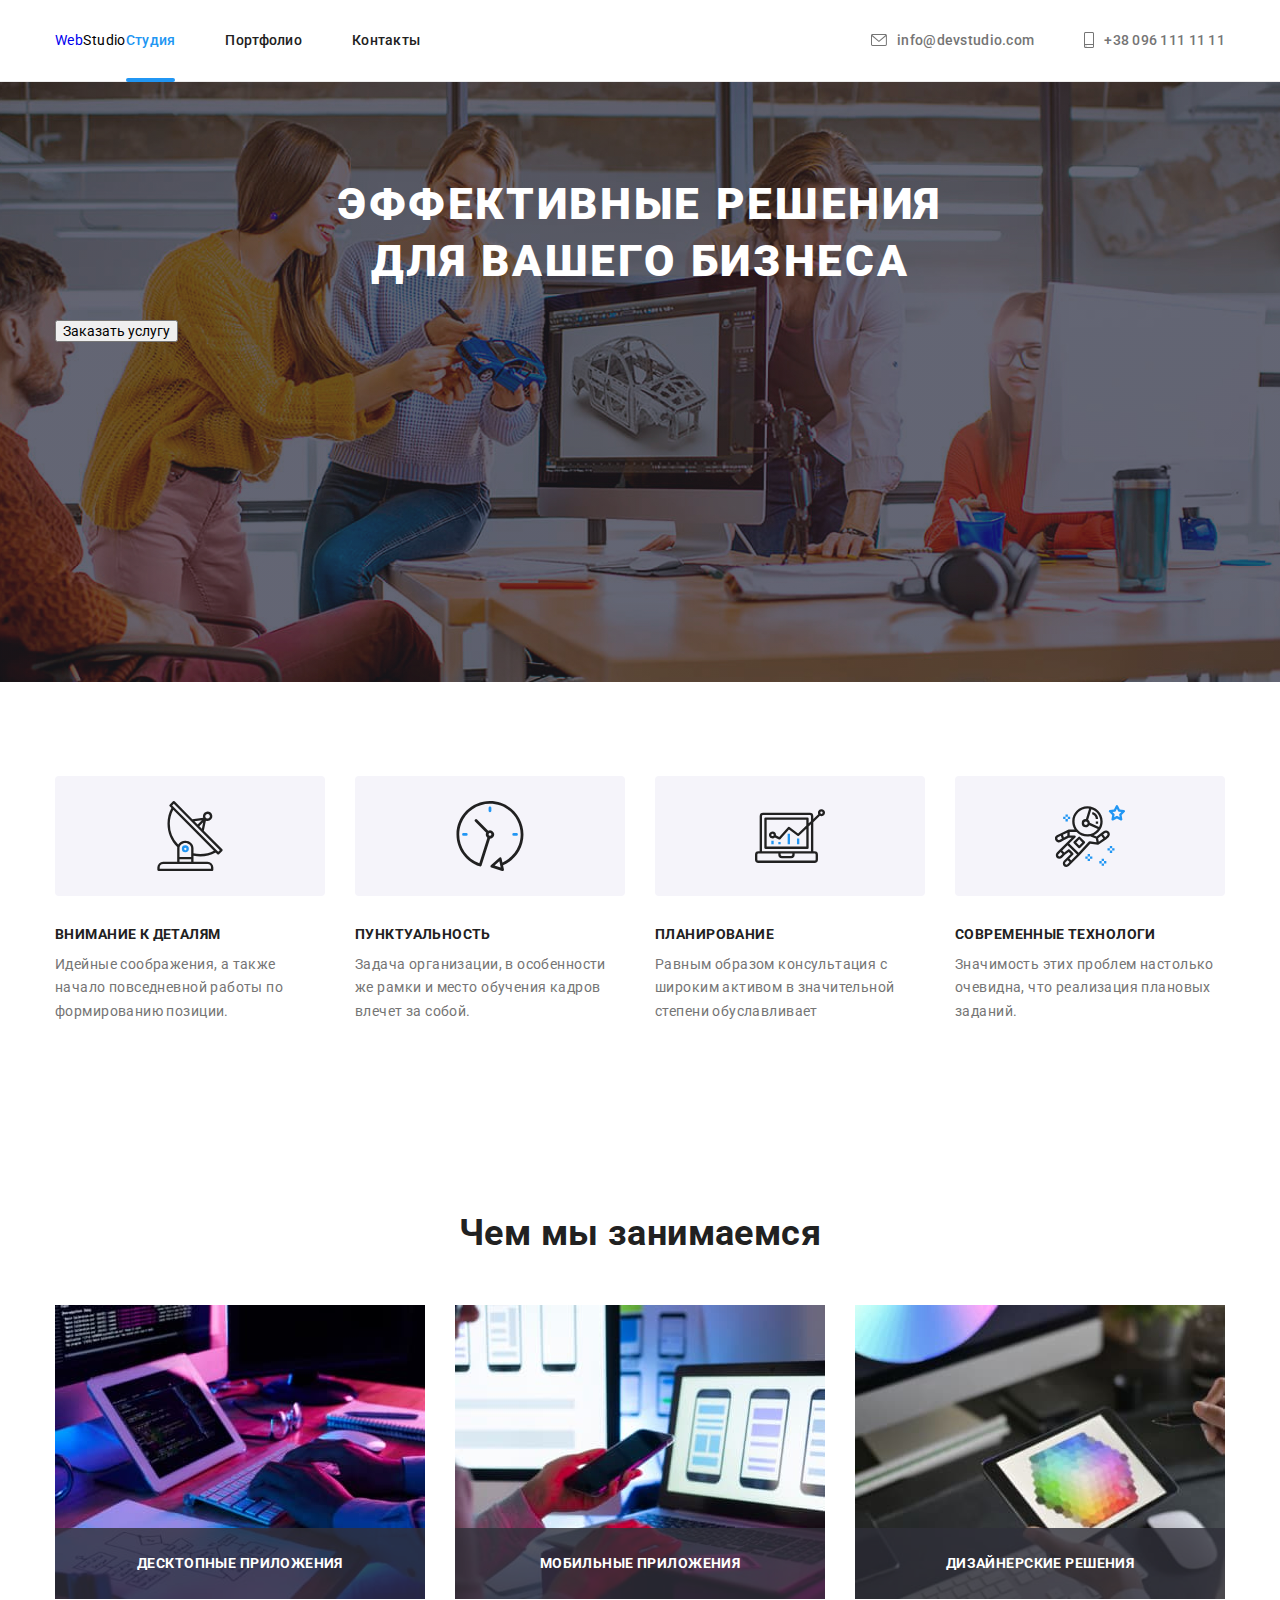
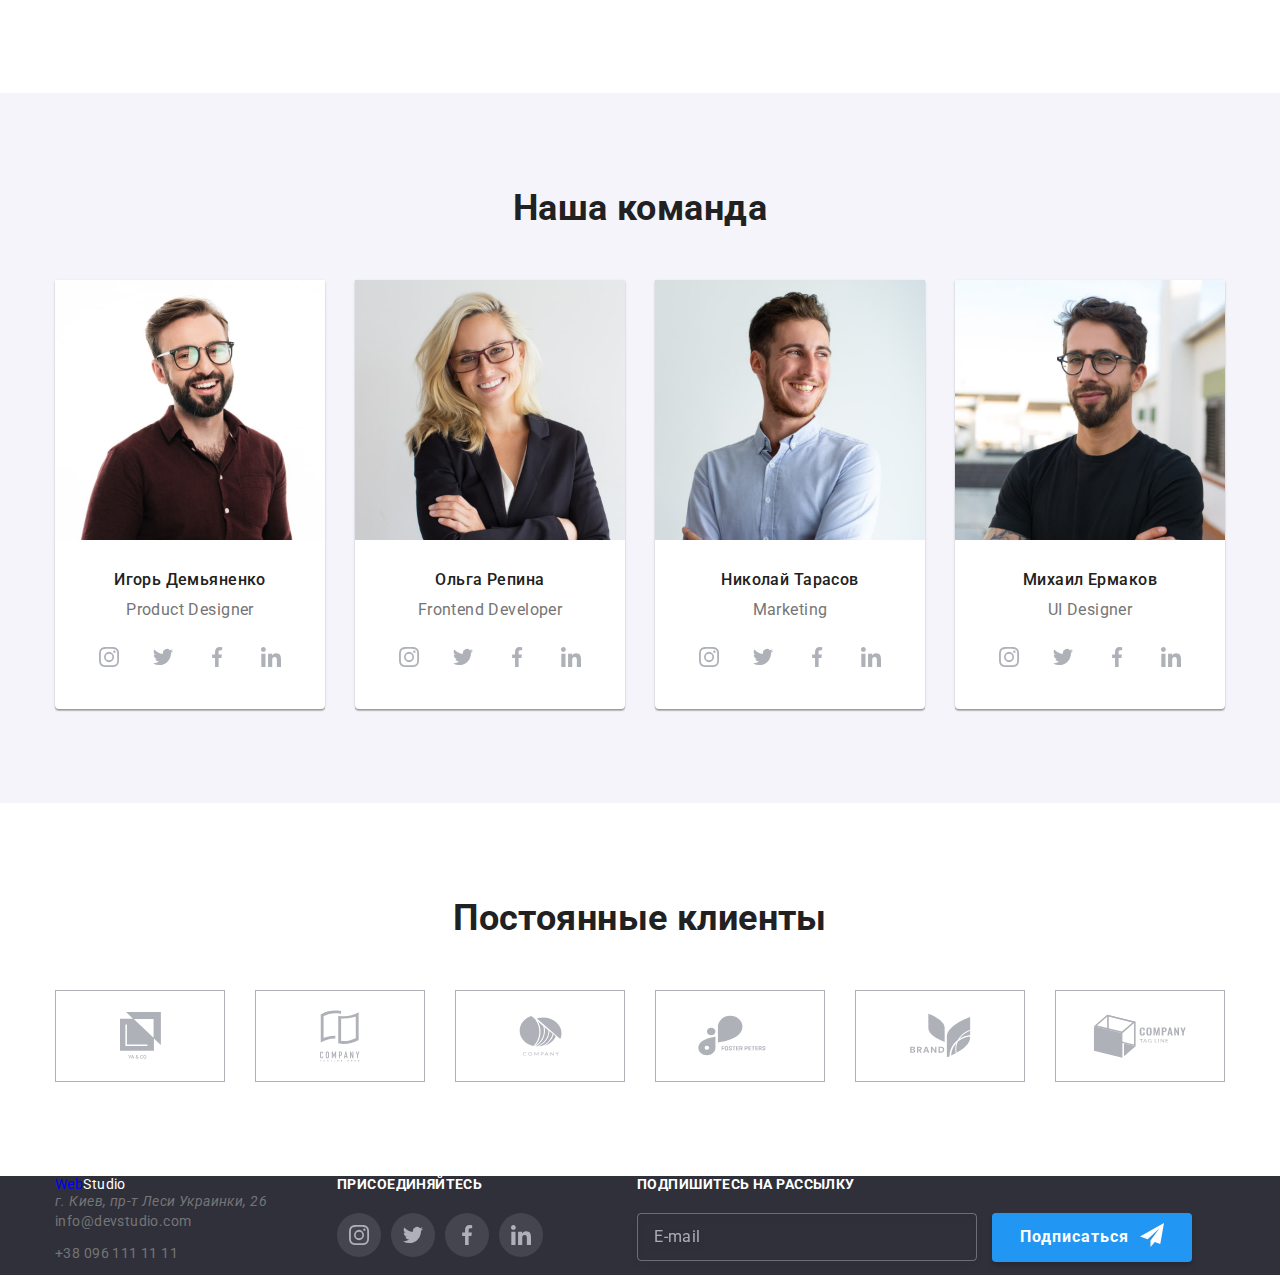
==== commit b47bd8bc: "Update index.html" ====
--- a/index.html
+++ b/index.html
@@ -14,7 +14,8 @@
       rel="stylesheet"
       href="https://cdnjs.cloudflare.com/ajax/libs/modern-normalize/1.0.0/modern-normalize.min.css"
     />
-    <link rel="stylesheet" href="./css/styles.css" />
+    <link rel="stylesheet" href="./css/styles.css"/>
+    <link rel="stylesheet" href="./css/main.min.css"/>
   </head>
   <body>
     <header class="header">
@@ -23,14 +24,14 @@
           >Web<span class="span-header">Studio</span></a
         >
         <nav>
-          <ul class="list anchor">
-            <li class="anchor-item">
+          <ul class="list nav">
+            <li class="nav-item">
               <a href="./index.html" class="nav-link active">Студия</a>
             </li>
-            <li class="anchor-item">
+            <li class="nav-item">
               <a href="./portfolio.html" class="nav-link">Портфолио</a>
             </li>
-            <li class="anchor-item">
+            <li class="nav-item">
               <a href="#" class="nav-link">Контакты</a>
             </li>
           </ul>
@@ -60,7 +61,7 @@
       <section class="section hero">
         <div class="container background-hero">
           <h1 class="hero-title">Эффективные решения для вашего бизнеса</h1>
-          <button type="button" data-modal-open class="hero-button">Заказать услугу</button>
+          <button type="button" data-modal-open class="modal-btn">Заказать услугу</button>
         </div>
       </section>
       <!--section-feature-->
@@ -398,7 +399,7 @@
             >Web<span class="span-footer">Studio</span></a
           >
           <address class="address">
-            <p class="addr">г. Киев, пр-т Леси Украинки, 26</p>
+            <p class="text-address">г. Киев, пр-т Леси Украинки, 26</p>
             <ul class="list">
               <li class="foot-li">
                 <a href="mailto:info@devstudio.com" class="footer-contact"
@@ -471,31 +472,31 @@
           <p class="text-modal-form">Оставьте свои данные, мы вам перезвоним</p>
           <label for="name">Имя</label>
           <div class="for-name-icon">
-          <input type="text" id="name" class="modal-form-input" minlength="2" required >
+          <input type="text" id="name" name="user-name" class="modal-form-input" minlength="2" required >
           <svg class="icon-form" width="18" height="18">
             <use href="./images/sprite.svg#icon-person"></use>
           </svg>
         </div>
         <label for="tel">Телефон</label>
           <div class="for-tel-icon">
-          <input type="tel" id="tel" class="modal-form-input" pattern="[0-9]{3}-[0-9]{3}-[0-9]{2}-[0-9]{2}" title="099-111-11-11" required >
+          <input type="tel" id="tel" name="user-phone" class="modal-form-input" pattern="[0-9]{3}-[0-9]{3}-[0-9]{2}-[0-9]{2}" title="099-111-11-11" required >
           <svg class="icon-form" width="18" height="18">
             <use href="./images/sprite.svg#icon-phone"></use>
           </svg>
         </div>
         <label for="email">Почта</label>
           <div class="for-email-icon">
-          <input type="email" id="email" class="modal-form-input" required>
+          <input type="email" id="email" name="user-mail" class="modal-form-input" required>
           <svg class="icon-form" width="18" height="18">
             <use href="./images/sprite.svg#icon-email"></use>
           </svg>
           </div>
           <label for="comments">Комментарий</label>
           <textarea name="comments" id="comments" class="modal-form-comments" placeholder="Введите текст" ></textarea>
-          <input type="checkbox" id="user-agreement" class="form-user-agreement custom-checkbox" required>
+          <input type="checkbox" id="user-agreement" name="user-policy" class="form-user-agreement custom-checkbox" required>
           <label for="user-agreement" class="checkbox-form-user-agreement">Соглашаюсь с рассылкой и принимаю<a href="#"> Условия договора</a>
           </label>
-          <button type="submit" class="modal-form-btn">Отправить</button>
+          <button type="submit" class="modal-btn">Отправить</button>
           </form>
       </div>
     </div>
--- a/css/styles.css
+++ b/css/styles.css
@@ -1,57 +1,12 @@
-h1,
-h2,
-h3,
-h4,
-h5,
-h6,
-p {
-  margin-top: 0;
-  margin-bottom: 0;
-}
-ul,
-ol {
-  margin-top: 0;
-  margin-bottom: 0;
-  padding-left: 0;
-}
-img {
-  display: block;
-}
-
-:root {
-  --main-text-color: #757575;
-  --title-text-color: #212121;
-  --accent-text-color: #2196f3;
-  --hero-footer-color: #2f303a;
-  --main-background: #ffffff;
-  --section-background: #f5f4fa;
-  --button-hover: #188ce8;
-  --span-header: #000000;
-  --fill-icon: #afb1b8;
-}
-
-body {
-  font-family: "Roboto", "Raleway", sans-serif;
-  color: var(--main-text-color);
-  line-height: 1.2;
-  font-size: 14px;
-  letter-spacing: 0.03em;
-}
-.container {
-  width: 1200px;
-  margin: 0 auto;
-  padding: 0 15px;
-}
-.section {
-  padding-top: 94px;
-  padding-bottom: 94px;
-}
+
+
+
 
 /*header box*/
 .header {
   border-bottom: 1px solid #ececec;
 }
-.anchor,
+.nav,
 .mailtel {
   display: flex;
   padding-top: 32px;
@@ -63,15 +18,11 @@
   align-items: center;
   background-color: var(--main-background);
 }
-.logo {
-  width: 145px;
-  font-family: "Raleway";
-  font-weight: 700;
-  font-size: 26px;
-  color: var(--accent-text-color);
+.logo-header {
+  
   margin: 24px 93px 25px 0px;
 }
-.anchor-item:not(:last-child) {
+.nav-item:not(:last-child) {
   margin-right: 50px;
 }
 .mailtel {
@@ -126,15 +77,7 @@
   background: var(--accent-text-color);
   border-radius: 2px;
 }
-.logo,
-.nav-link,
-.contact-link,
-.footer-contact {
-  text-decoration: none;
-}
-.list {
-  list-style: none;
-}
+
 .span-header {
   color: var(--span-header);
 }
@@ -170,9 +113,8 @@
   width: 696px;
 }
 
-.hero-button {
-  color: var(--main-background);
-  background-color: var(--accent-text-color);
+/*.hero-button {
+
   font-size: 16px;
   font-weight: 700;
   line-height: 1.8;
@@ -184,13 +126,25 @@
   border-style: none;
   box-shadow: 0px 4px 4px rgba(0, 0, 0, 0.15);
   border-radius: 4px;
+  
+  
+  transition: background-color 250ms cubic-bezier(0.4, 0, 0.2, 1);
+}
+.modal-form-btn {
+  display: flex;
+  
+  
+  
+  padding: 10px 55px;
+  
+  color: var(--main-background);
   margin: auto;
-  display: block;
-  transition: background-color 250ms cubic-bezier(0.4, 0, 0.2, 1);
+  background-color: var(--accent-text-color);
+  
 }
 .hero-button:hover {
-  background-color: var(--button-hover);
-}
+  
+}*/
 
 /*section-feature*/
 .feat-cont {
@@ -391,7 +345,7 @@
   margin-bottom: 60px;
   width: 231px;
 }
-.addr {
+.text-addres {
   font-style: normal;
   color: var(--main-background);
   line-height: 1.7;
@@ -438,7 +392,7 @@
   text-align: left;
   width: 200px;
   font-family: "Roboto";
-  font-style: 16px;
+  font-size: 16px;
   line-height: 1.8;
   font-weight: 700;
   padding: 10px 28px;
@@ -690,8 +644,8 @@
   background-size: cover;
   transition: border-color 250ms cubic-bezier(0.4, 0, 0.2, 1);
 }
-.form-user-agreement:checked+.checkbox-form-user-agreement::before {
-  background-image: url(../images/checkbox/icon-check.svg);
+.form-user-agreement:checked + .checkbox-form-user-agreement::before {
+  background-image: url(../images/checkbox/Vector1.svg);
   background-color: var(--accent-text-color);
   border-color: var(--accent-text-color);
 }
@@ -699,32 +653,7 @@
 .form-user-agreement:hover + .checkbox-form-user-agreement::before {
   border-color: var(--accent-text-color);
 }
-.custom-checkbox {
-  position: absolute;
-  z-index: -1;
-  opacity: 0;
-}
-.modal-form-btn {
-  display: flex;
-  width: 200px;
-  height: 50px;
-  font-family: Roboto;
-  font-weight: 700;
-  font-size: 16px;
-  line-height: 1.87;
-  align-items: center;
-  padding: 10px 55px;
-  letter-spacing: 0.06em;
-  color: var(--main-background);
-  margin: auto;
-  background-color: var(--accent-text-color);
-  box-shadow: 0px 4px 4px rgba(0, 0, 0, 0.15);
-  border-radius: 4px;
-  border-style: none;
-  cursor: pointer;
-  transition: background-color 250ms cubic-bezier(0.4, 0, 0.2, 1);
-}
-.modal-form-btn:hover {
-  background-color: var(--button-hover);
-}
-
+
+
+
+
--- a/css/main.min.css
+++ b/css/main.min.css
@@ -0,0 +1,2 @@
+h1,h2,h3,h4,h5,h6,p{margin-top:0;margin-bottom:0}ul,ol{margin-top:0;margin-bottom:0;padding-left:0}img{display:block}body{font-family:"Roboto", "Raleway", sans-serif;color:var(--main-text-color);line-height:1.2;font-size:14px;letter-spacing:0.03em}.list{list-style:none}.logo,.nav-link,.contact-link,.footer-contact{text-decoration:none}.section{padding-top:94px;padding-bottom:94px}.container{width:1200px;margin:0 auto;padding:0 15px}.custom-checkbox{position:absolute;z-index:-1;opacity:0}:root{--main-text-color: #757575;--title-text-color: #212121;--accent-text-color: #2196f3;--hero-footer-color: #2f303a;--main-background: #ffffff;--section-background: #f5f4fa;--button-hover: #188ce8;--span-header: #000000;--fill-icon: #afb1b8}
+/*# sourceMappingURL=main.min.css.map */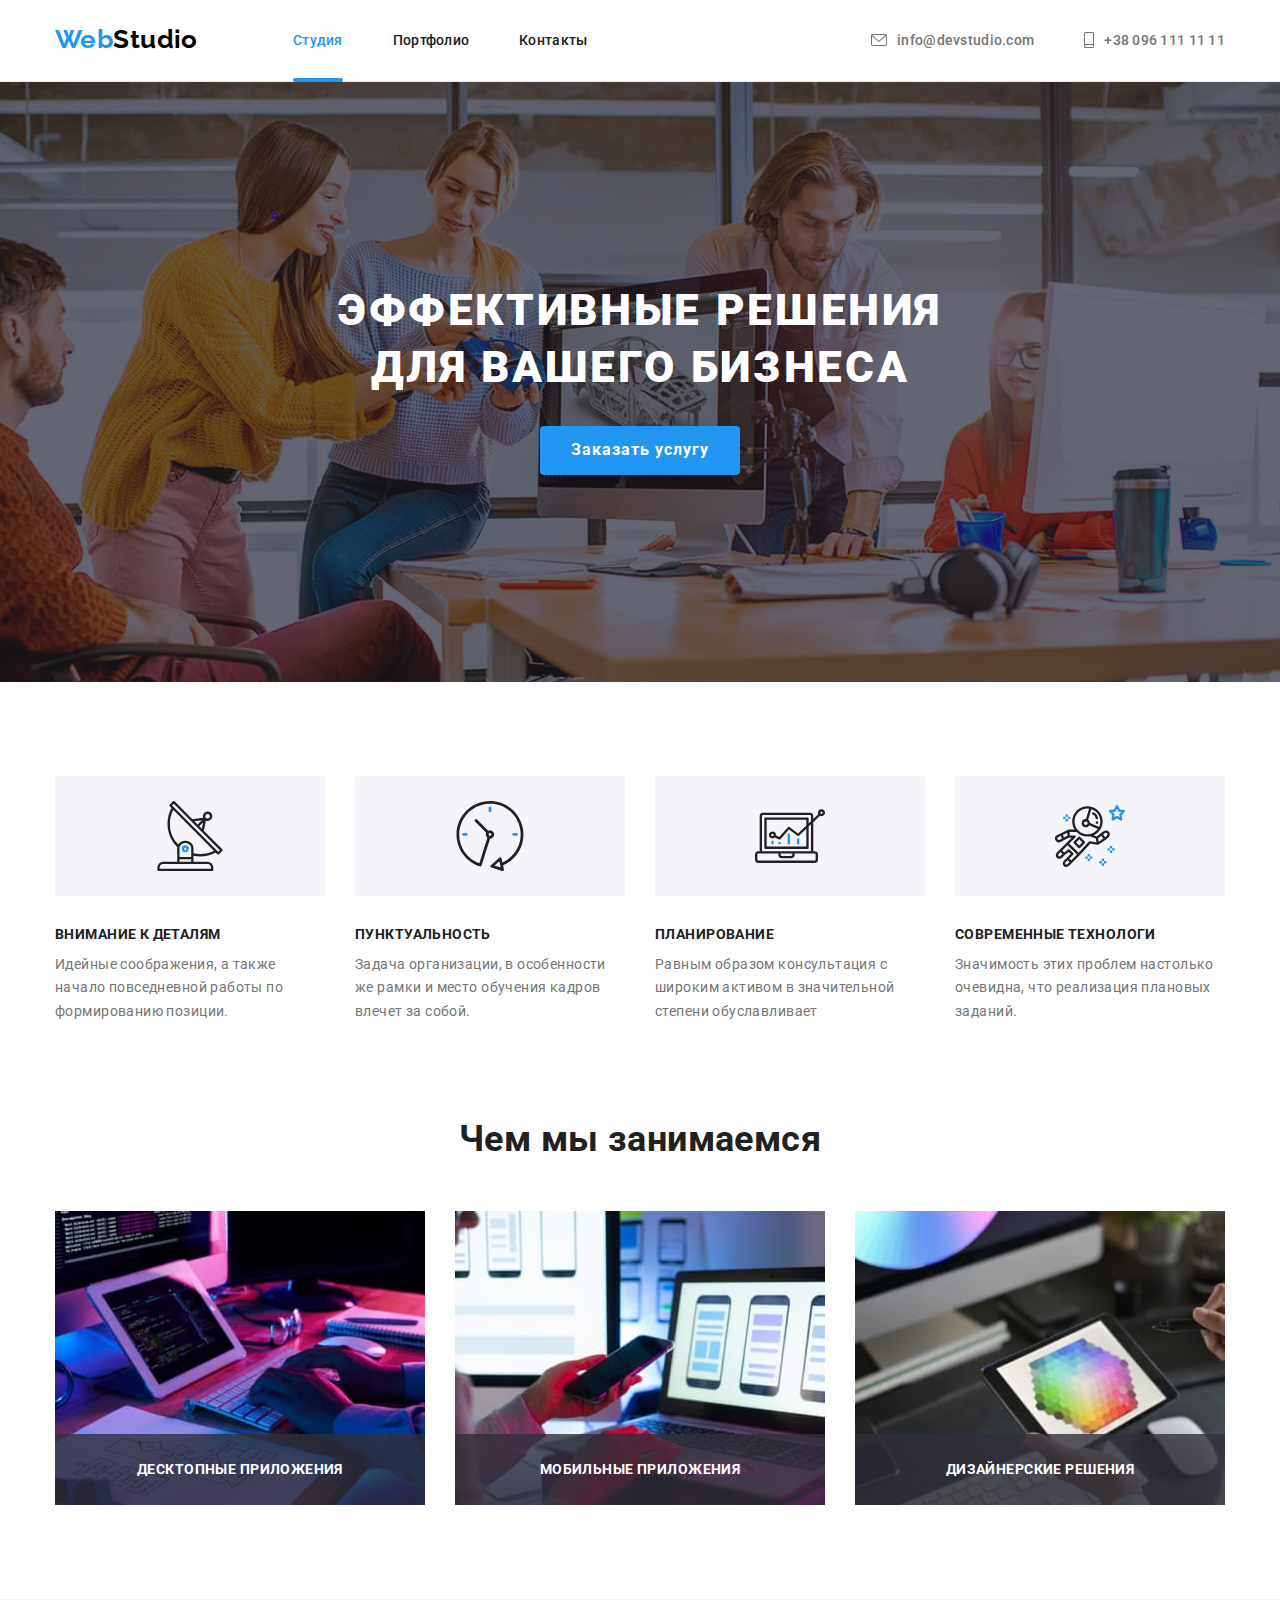
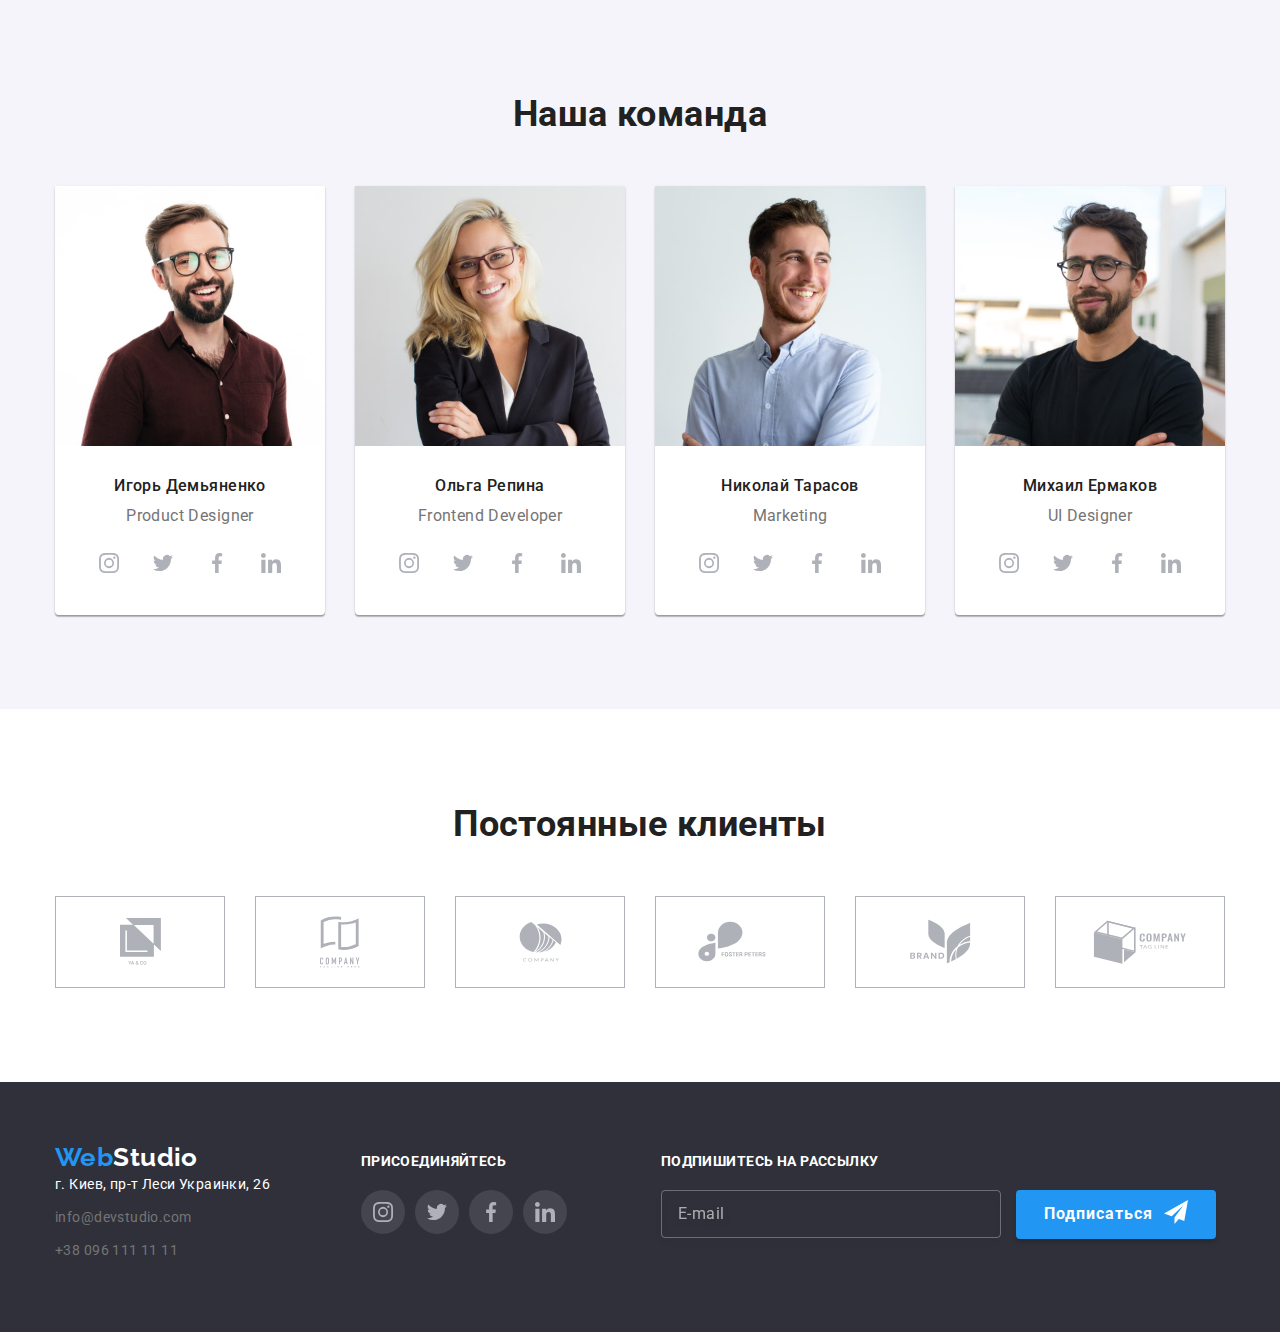
==== commit 1606e87d: "Update index.html" ====
--- a/index.html
+++ b/index.html
@@ -14,8 +14,7 @@
       rel="stylesheet"
       href="https://cdnjs.cloudflare.com/ajax/libs/modern-normalize/1.0.0/modern-normalize.min.css"
     />
-    <link rel="stylesheet" href="./css/styles.css"/>
-    <link rel="stylesheet" href="./css/main.min.css"/>
+    <link rel="stylesheet" href="./css/styles.css" />
   </head>
   <body>
     <header class="header">
@@ -24,14 +23,14 @@
           >Web<span class="span-header">Studio</span></a
         >
         <nav>
-          <ul class="list nav">
-            <li class="nav-item">
+          <ul class="list anchor">
+            <li class="anchor-item">
               <a href="./index.html" class="nav-link active">Студия</a>
             </li>
-            <li class="nav-item">
+            <li class="anchor-item">
               <a href="./portfolio.html" class="nav-link">Портфолио</a>
             </li>
-            <li class="nav-item">
+            <li class="anchor-item">
               <a href="#" class="nav-link">Контакты</a>
             </li>
           </ul>
@@ -61,7 +60,7 @@
       <section class="section hero">
         <div class="container background-hero">
           <h1 class="hero-title">Эффективные решения для вашего бизнеса</h1>
-          <button type="button" data-modal-open class="modal-btn">Заказать услугу</button>
+          <button type="button" data-modal-open class="hero-button">Заказать услугу</button>
         </div>
       </section>
       <!--section-feature-->
@@ -399,7 +398,7 @@
             >Web<span class="span-footer">Studio</span></a
           >
           <address class="address">
-            <p class="text-address">г. Киев, пр-т Леси Украинки, 26</p>
+            <p class="addr">г. Киев, пр-т Леси Украинки, 26</p>
             <ul class="list">
               <li class="foot-li">
                 <a href="mailto:info@devstudio.com" class="footer-contact"
@@ -496,7 +495,7 @@
           <input type="checkbox" id="user-agreement" name="user-policy" class="form-user-agreement custom-checkbox" required>
           <label for="user-agreement" class="checkbox-form-user-agreement">Соглашаюсь с рассылкой и принимаю<a href="#"> Условия договора</a>
           </label>
-          <button type="submit" class="modal-btn">Отправить</button>
+          <button type="submit" class="modal-form-btn">Отправить</button>
           </form>
       </div>
     </div>
--- a/css/styles.css
+++ b/css/styles.css
@@ -1,12 +1,57 @@
-
-
-
+h1,
+h2,
+h3,
+h4,
+h5,
+h6,
+p {
+  margin-top: 0;
+  margin-bottom: 0;
+}
+ul,
+ol {
+  margin-top: 0;
+  margin-bottom: 0;
+  padding-left: 0;
+}
+img {
+  display: block;
+}
+
+:root {
+  --main-text-color: #757575;
+  --title-text-color: #212121;
+  --accent-text-color: #2196f3;
+  --hero-footer-color: #2f303a;
+  --main-background: #ffffff;
+  --section-background: #f5f4fa;
+  --button-hover: #188ce8;
+  --span-header: #000000;
+  --fill-icon: #afb1b8;
+}
+
+body {
+  font-family: "Roboto", "Raleway", sans-serif;
+  color: var(--main-text-color);
+  line-height: 1.2;
+  font-size: 14px;
+  letter-spacing: 0.03em;
+}
+.container {
+  width: 1200px;
+  margin: 0 auto;
+  padding: 0 15px;
+}
+.section {
+  padding-top: 94px;
+  padding-bottom: 94px;
+}
 
 /*header box*/
 .header {
   border-bottom: 1px solid #ececec;
 }
-.nav,
+.anchor,
 .mailtel {
   display: flex;
   padding-top: 32px;
@@ -18,11 +63,15 @@
   align-items: center;
   background-color: var(--main-background);
 }
-.logo-header {
-  
+.logo {
+  width: 145px;
+  font-family: "Raleway";
+  font-weight: 700;
+  font-size: 26px;
+  color: var(--accent-text-color);
   margin: 24px 93px 25px 0px;
 }
-.nav-item:not(:last-child) {
+.anchor-item:not(:last-child) {
   margin-right: 50px;
 }
 .mailtel {
@@ -77,7 +126,15 @@
   background: var(--accent-text-color);
   border-radius: 2px;
 }
-
+.logo,
+.nav-link,
+.contact-link,
+.footer-contact {
+  text-decoration: none;
+}
+.list {
+  list-style: none;
+}
 .span-header {
   color: var(--span-header);
 }
@@ -113,8 +170,9 @@
   width: 696px;
 }
 
-/*.hero-button {
-
+.hero-button {
+  color: var(--main-background);
+  background-color: var(--accent-text-color);
   font-size: 16px;
   font-weight: 700;
   line-height: 1.8;
@@ -126,25 +184,13 @@
   border-style: none;
   box-shadow: 0px 4px 4px rgba(0, 0, 0, 0.15);
   border-radius: 4px;
-  
-  
+  margin: auto;
+  display: block;
   transition: background-color 250ms cubic-bezier(0.4, 0, 0.2, 1);
 }
-.modal-form-btn {
-  display: flex;
-  
-  
-  
-  padding: 10px 55px;
-  
-  color: var(--main-background);
-  margin: auto;
-  background-color: var(--accent-text-color);
-  
-}
 .hero-button:hover {
-  
-}*/
+  background-color: var(--button-hover);
+}
 
 /*section-feature*/
 .feat-cont {
@@ -345,7 +391,7 @@
   margin-bottom: 60px;
   width: 231px;
 }
-.text-addres {
+.addr {
   font-style: normal;
   color: var(--main-background);
   line-height: 1.7;
@@ -653,7 +699,32 @@
 .form-user-agreement:hover + .checkbox-form-user-agreement::before {
   border-color: var(--accent-text-color);
 }
-
-
-
-
+.custom-checkbox {
+  position: absolute;
+  z-index: -1;
+  opacity: 0;
+}
+.modal-form-btn {
+  display: flex;
+  width: 200px;
+  height: 50px;
+  font-family: "Roboto";
+  font-weight: 700;
+  font-size: 16px;
+  line-height: 1.87;
+  align-items: center;
+  padding: 10px 55px;
+  letter-spacing: 0.06em;
+  color: var(--main-background);
+  margin: auto;
+  background-color: var(--accent-text-color);
+  box-shadow: 0px 4px 4px rgba(0, 0, 0, 0.15);
+  border-radius: 4px;
+  border-style: none;
+  cursor: pointer;
+  transition: background-color 250ms cubic-bezier(0.4, 0, 0.2, 1);
+}
+.modal-form-btn:hover {
+  background-color: var(--button-hover);
+}
+
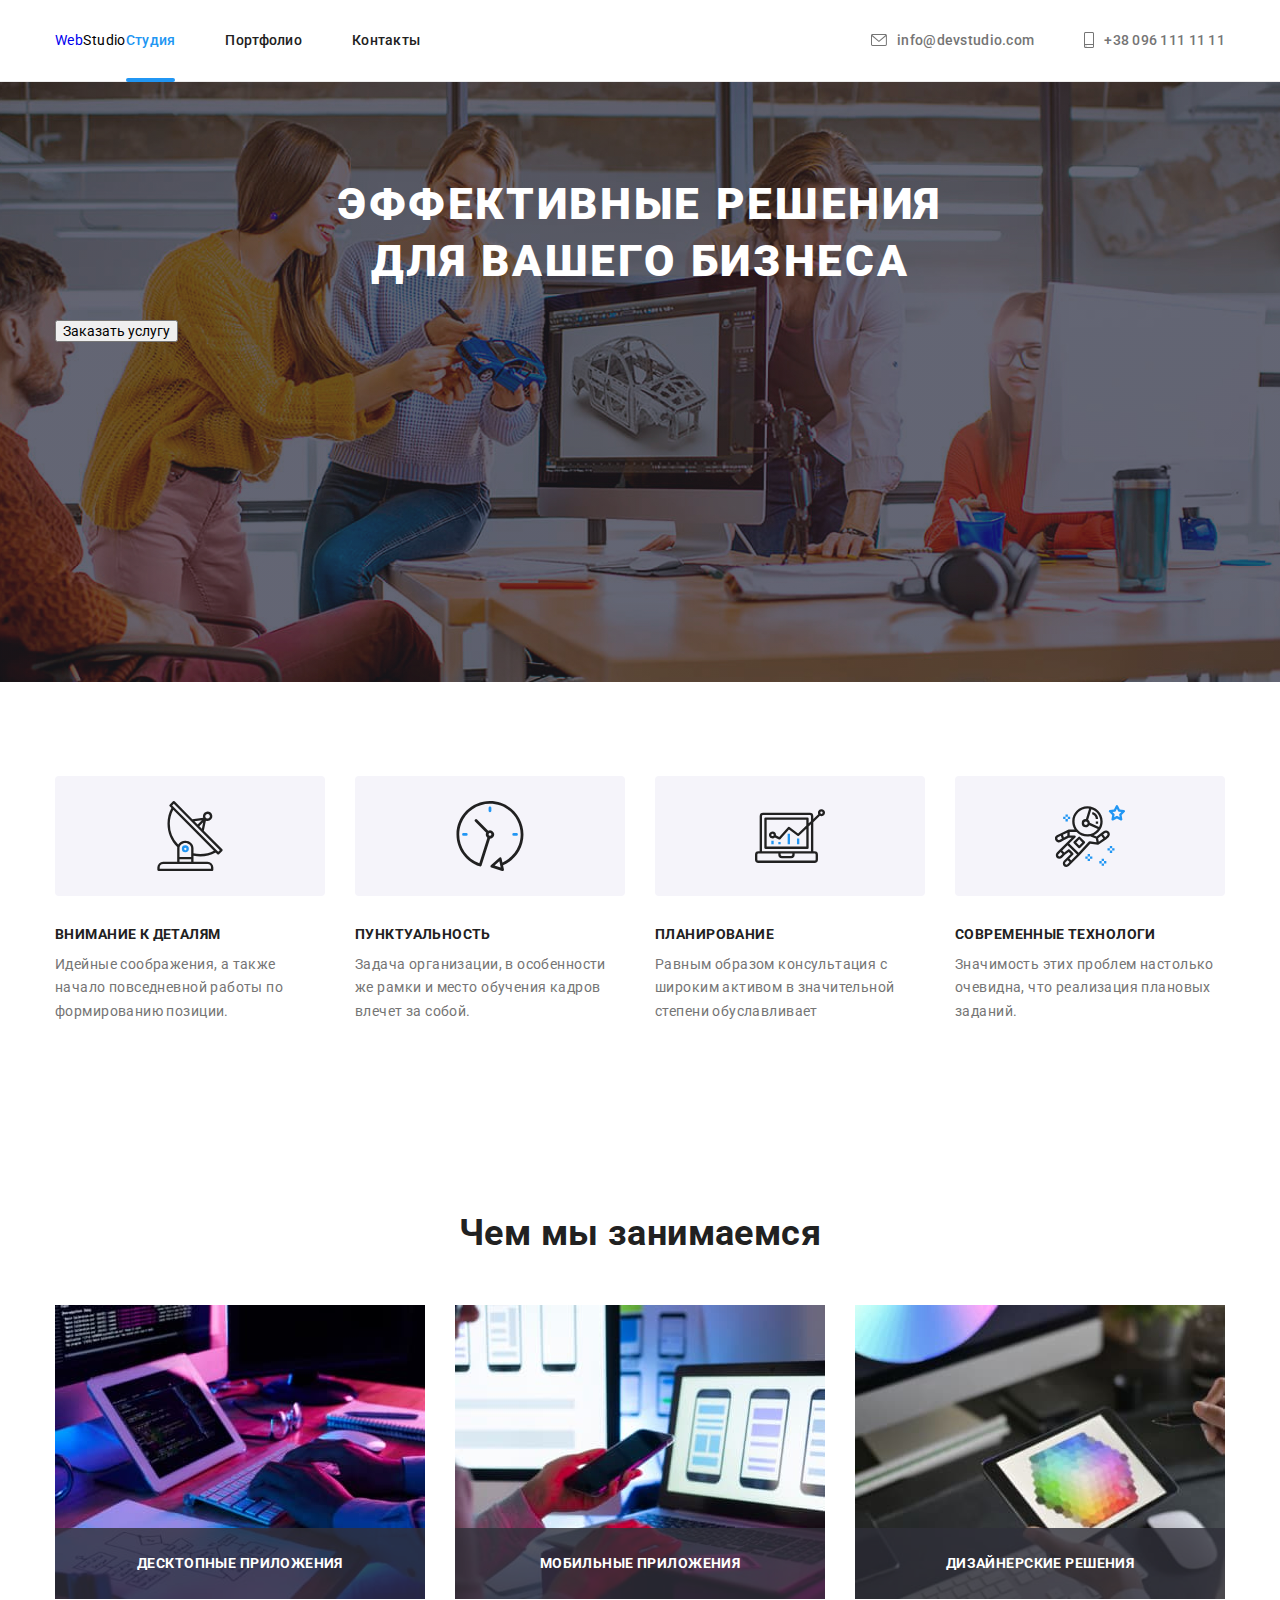
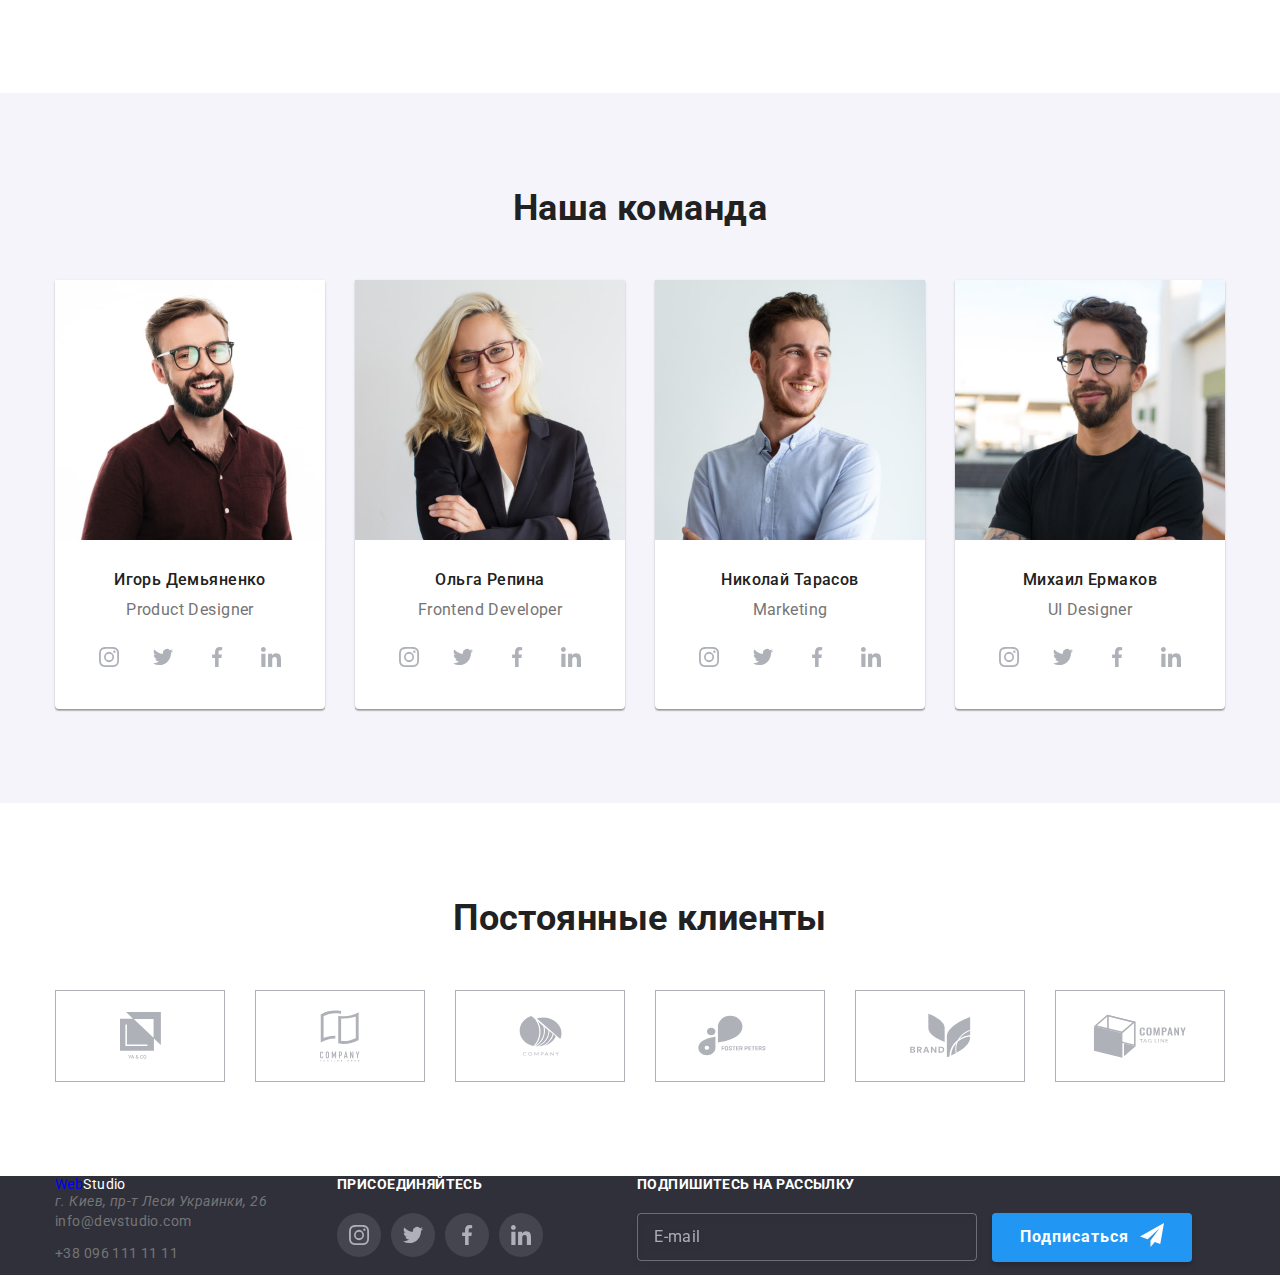
==== commit 9bbbbdb4: "Merge branch 'main' of https://github.com/Yevhen-Karpov/goit-markup-hw-06 into main" ====
--- a/index.html
+++ b/index.html
@@ -14,7 +14,8 @@
       rel="stylesheet"
       href="https://cdnjs.cloudflare.com/ajax/libs/modern-normalize/1.0.0/modern-normalize.min.css"
     />
-    <link rel="stylesheet" href="./css/styles.css" />
+    <link rel="stylesheet" href="./css/styles.css"/>
+    <link rel="stylesheet" href="./css/main.min.css"/>
   </head>
   <body>
     <header class="header">
@@ -23,14 +24,14 @@
           >Web<span class="span-header">Studio</span></a
         >
         <nav>
-          <ul class="list anchor">
-            <li class="anchor-item">
+          <ul class="list nav">
+            <li class="nav-item">
               <a href="./index.html" class="nav-link active">Студия</a>
             </li>
-            <li class="anchor-item">
+            <li class="nav-item">
               <a href="./portfolio.html" class="nav-link">Портфолио</a>
             </li>
-            <li class="anchor-item">
+            <li class="nav-item">
               <a href="#" class="nav-link">Контакты</a>
             </li>
           </ul>
@@ -60,7 +61,7 @@
       <section class="section hero">
         <div class="container background-hero">
           <h1 class="hero-title">Эффективные решения для вашего бизнеса</h1>
-          <button type="button" data-modal-open class="hero-button">Заказать услугу</button>
+          <button type="button" data-modal-open class="modal-btn">Заказать услугу</button>
         </div>
       </section>
       <!--section-feature-->
@@ -398,7 +399,7 @@
             >Web<span class="span-footer">Studio</span></a
           >
           <address class="address">
-            <p class="addr">г. Киев, пр-т Леси Украинки, 26</p>
+            <p class="text-address">г. Киев, пр-т Леси Украинки, 26</p>
             <ul class="list">
               <li class="foot-li">
                 <a href="mailto:info@devstudio.com" class="footer-contact"
@@ -495,7 +496,7 @@
           <input type="checkbox" id="user-agreement" name="user-policy" class="form-user-agreement custom-checkbox" required>
           <label for="user-agreement" class="checkbox-form-user-agreement">Соглашаюсь с рассылкой и принимаю<a href="#"> Условия договора</a>
           </label>
-          <button type="submit" class="modal-form-btn">Отправить</button>
+          <button type="submit" class="modal-btn">Отправить</button>
           </form>
       </div>
     </div>
--- a/css/styles.css
+++ b/css/styles.css
@@ -1,57 +1,12 @@
-h1,
-h2,
-h3,
-h4,
-h5,
-h6,
-p {
-  margin-top: 0;
-  margin-bottom: 0;
-}
-ul,
-ol {
-  margin-top: 0;
-  margin-bottom: 0;
-  padding-left: 0;
-}
-img {
-  display: block;
-}
-
-:root {
-  --main-text-color: #757575;
-  --title-text-color: #212121;
-  --accent-text-color: #2196f3;
-  --hero-footer-color: #2f303a;
-  --main-background: #ffffff;
-  --section-background: #f5f4fa;
-  --button-hover: #188ce8;
-  --span-header: #000000;
-  --fill-icon: #afb1b8;
-}
-
-body {
-  font-family: "Roboto", "Raleway", sans-serif;
-  color: var(--main-text-color);
-  line-height: 1.2;
-  font-size: 14px;
-  letter-spacing: 0.03em;
-}
-.container {
-  width: 1200px;
-  margin: 0 auto;
-  padding: 0 15px;
-}
-.section {
-  padding-top: 94px;
-  padding-bottom: 94px;
-}
+
+
+
 
 /*header box*/
 .header {
   border-bottom: 1px solid #ececec;
 }
-.anchor,
+.nav,
 .mailtel {
   display: flex;
   padding-top: 32px;
@@ -63,15 +18,11 @@
   align-items: center;
   background-color: var(--main-background);
 }
-.logo {
-  width: 145px;
-  font-family: "Raleway";
-  font-weight: 700;
-  font-size: 26px;
-  color: var(--accent-text-color);
+.logo-header {
+  
   margin: 24px 93px 25px 0px;
 }
-.anchor-item:not(:last-child) {
+.nav-item:not(:last-child) {
   margin-right: 50px;
 }
 .mailtel {
@@ -126,15 +77,7 @@
   background: var(--accent-text-color);
   border-radius: 2px;
 }
-.logo,
-.nav-link,
-.contact-link,
-.footer-contact {
-  text-decoration: none;
-}
-.list {
-  list-style: none;
-}
+
 .span-header {
   color: var(--span-header);
 }
@@ -170,9 +113,8 @@
   width: 696px;
 }
 
-.hero-button {
-  color: var(--main-background);
-  background-color: var(--accent-text-color);
+/*.hero-button {
+
   font-size: 16px;
   font-weight: 700;
   line-height: 1.8;
@@ -184,13 +126,25 @@
   border-style: none;
   box-shadow: 0px 4px 4px rgba(0, 0, 0, 0.15);
   border-radius: 4px;
+  
+  
+  transition: background-color 250ms cubic-bezier(0.4, 0, 0.2, 1);
+}
+.modal-form-btn {
+  display: flex;
+  
+  
+  
+  padding: 10px 55px;
+  
+  color: var(--main-background);
   margin: auto;
-  display: block;
-  transition: background-color 250ms cubic-bezier(0.4, 0, 0.2, 1);
+  background-color: var(--accent-text-color);
+  
 }
 .hero-button:hover {
-  background-color: var(--button-hover);
-}
+  
+}*/
 
 /*section-feature*/
 .feat-cont {
@@ -391,7 +345,7 @@
   margin-bottom: 60px;
   width: 231px;
 }
-.addr {
+.text-addres {
   font-style: normal;
   color: var(--main-background);
   line-height: 1.7;
@@ -699,32 +653,7 @@
 .form-user-agreement:hover + .checkbox-form-user-agreement::before {
   border-color: var(--accent-text-color);
 }
-.custom-checkbox {
-  position: absolute;
-  z-index: -1;
-  opacity: 0;
-}
-.modal-form-btn {
-  display: flex;
-  width: 200px;
-  height: 50px;
-  font-family: "Roboto";
-  font-weight: 700;
-  font-size: 16px;
-  line-height: 1.87;
-  align-items: center;
-  padding: 10px 55px;
-  letter-spacing: 0.06em;
-  color: var(--main-background);
-  margin: auto;
-  background-color: var(--accent-text-color);
-  box-shadow: 0px 4px 4px rgba(0, 0, 0, 0.15);
-  border-radius: 4px;
-  border-style: none;
-  cursor: pointer;
-  transition: background-color 250ms cubic-bezier(0.4, 0, 0.2, 1);
-}
-.modal-form-btn:hover {
-  background-color: var(--button-hover);
-}
-
+
+
+
+
--- a/css/main.min.css
+++ b/css/main.min.css
@@ -0,0 +1,2 @@
+h1,h2,h3,h4,h5,h6,p{margin-top:0;margin-bottom:0}ul,ol{margin-top:0;margin-bottom:0;padding-left:0}img{display:block}body{font-family:"Roboto", "Raleway", sans-serif;color:var(--main-text-color);line-height:1.2;font-size:14px;letter-spacing:0.03em}.list{list-style:none}.logo,.nav-link,.contact-link,.footer-contact{text-decoration:none}.section{padding-top:94px;padding-bottom:94px}.container{width:1200px;margin:0 auto;padding:0 15px}.custom-checkbox{position:absolute;z-index:-1;opacity:0}:root{--main-text-color: #757575;--title-text-color: #212121;--accent-text-color: #2196f3;--hero-footer-color: #2f303a;--main-background: #ffffff;--section-background: #f5f4fa;--button-hover: #188ce8;--span-header: #000000;--fill-icon: #afb1b8}
+/*# sourceMappingURL=main.min.css.map */